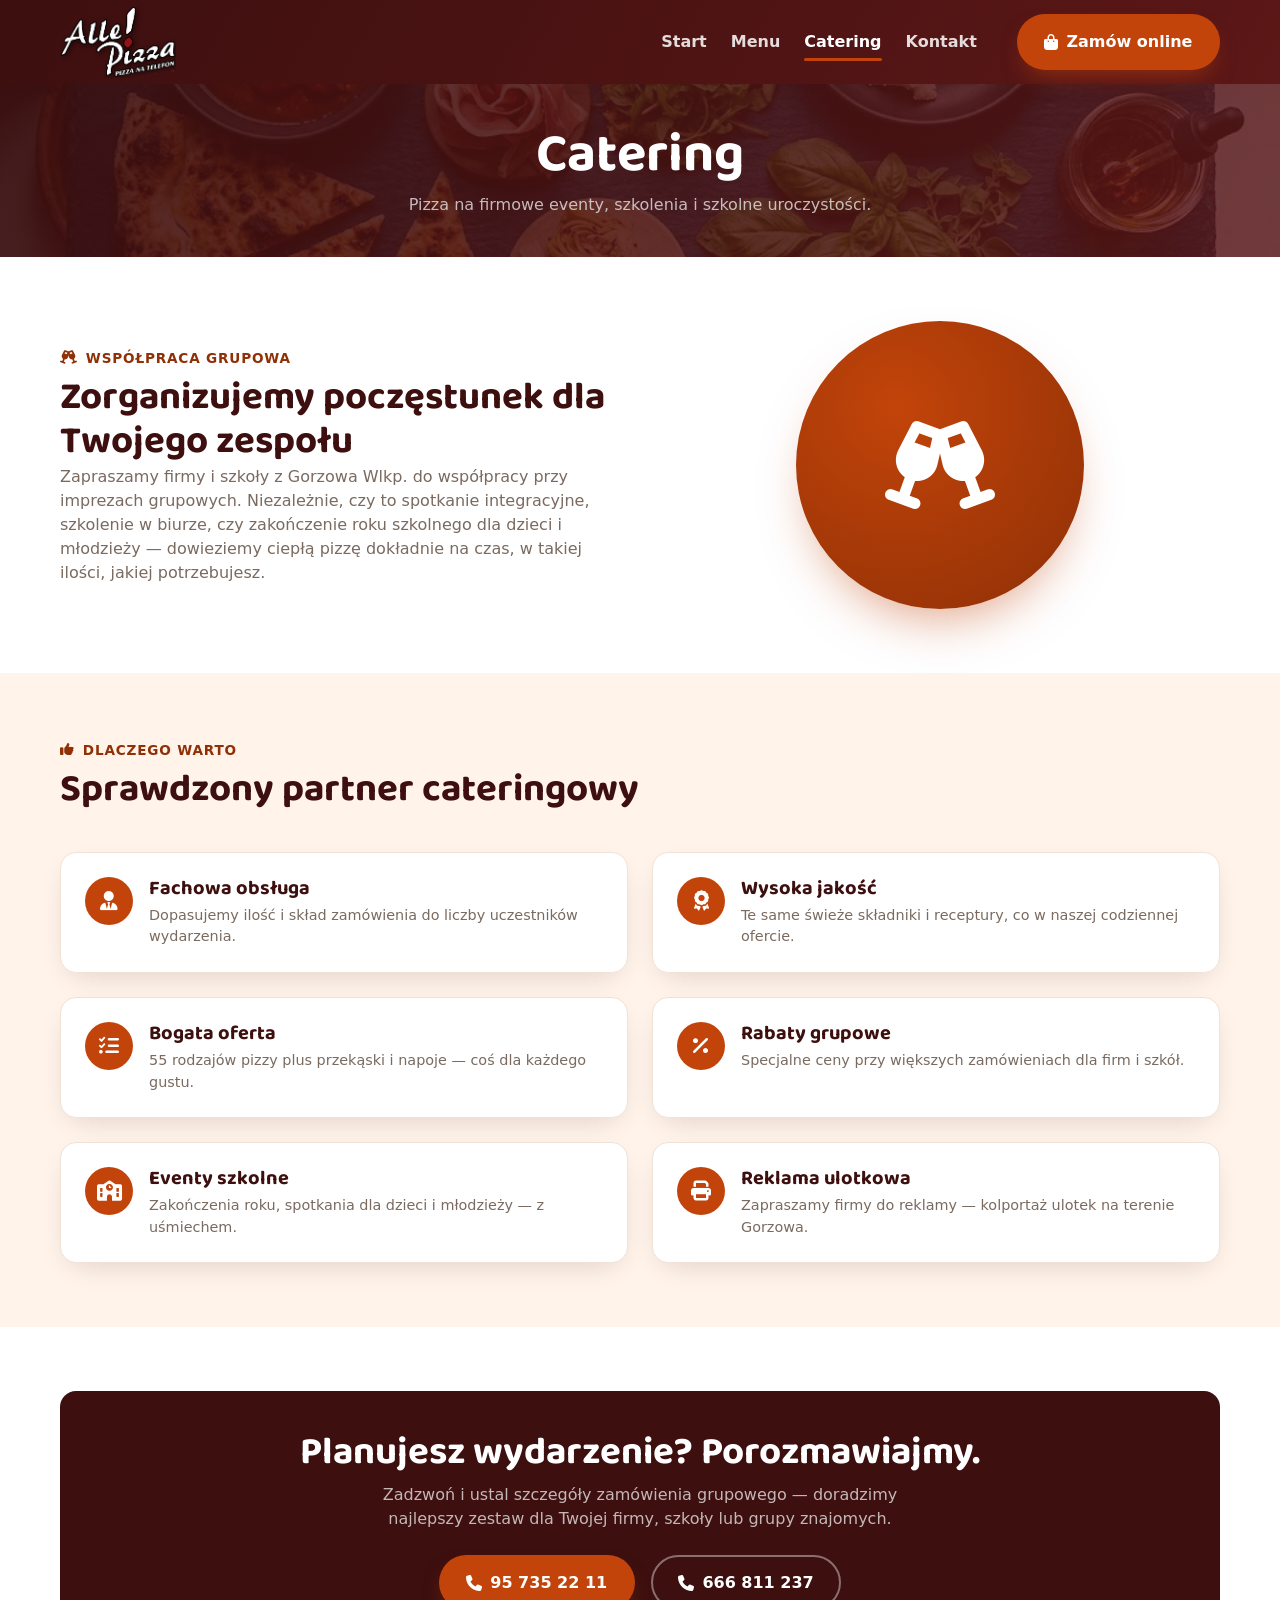
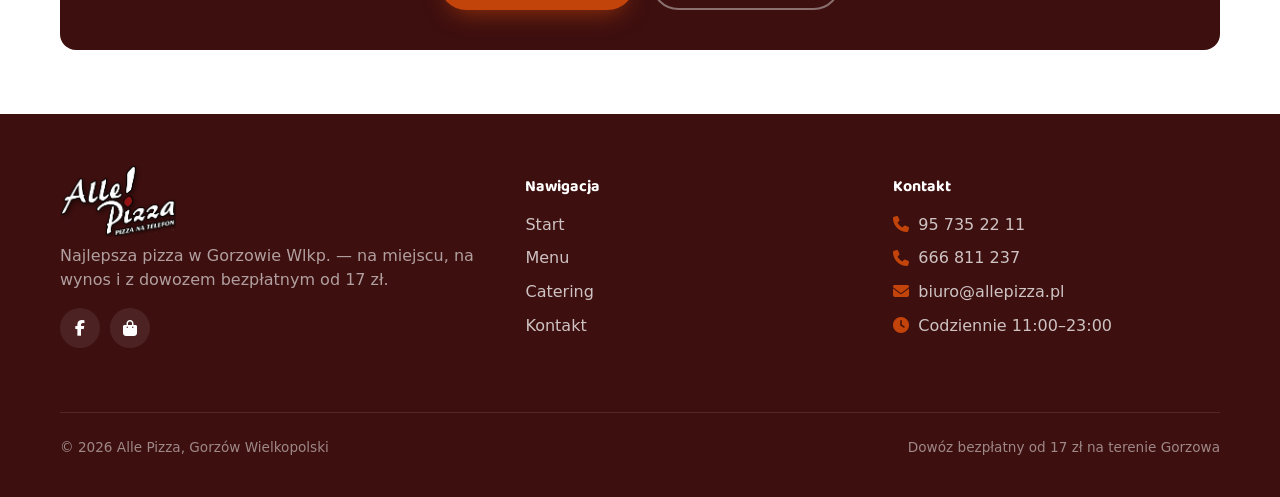
==== catering.html @ d20c2b84 "Add custom snack icons, hero photos, "Wszystko" menu view, and header cleanup - Custom SVG icons for" ====
<!DOCTYPE html>
<html lang="pl">
<head>
  <meta charset="UTF-8" />
  <meta name="viewport" content="width=device-width, initial-scale=1.0" />
  <title>Catering — Alle Pizza Gorzów Wlkp.</title>
  <meta
    name="description"
    content="Catering firmowy i szkolny od Alle Pizza w Gorzowie Wlkp. — pizza na eventy, szkolenia i zakończenia roku, z rabatami przy zamówieniach grupowych."
  />

  <link rel="preconnect" href="https://fonts.googleapis.com" />
  <link rel="preconnect" href="https://fonts.gstatic.com" crossorigin />
  <link
    href="https://fonts.googleapis.com/css2?family=Baloo+2:wght@600;700;800&display=swap"
    rel="stylesheet"
  />
  <link
    rel="stylesheet"
    href="https://cdnjs.cloudflare.com/ajax/libs/font-awesome/6.5.2/css/all.min.css"
  />

  <link rel="stylesheet" href="css/base.css" />
  <link rel="stylesheet" href="css/header-nav.css" />
  <link rel="stylesheet" href="css/catering.css" />
  <link rel="stylesheet" href="css/footer.css" />
</head>
<body>
  <a class="skip-link" href="#main">Przejdź do treści</a>

  <header class="header" data-header>
    <div class="container header__bar">
      <a href="index.html" class="logo">
        <img src="img/logo.webp" alt="Alle Pizza" width="241" height="149" />
      </a>

      <button class="nav__toggle" type="button" data-nav-toggle aria-expanded="false" aria-controls="primary-nav">
        <i class="fa-solid fa-bars" aria-hidden="true"></i>
        <span class="visually-hidden">Otwórz menu</span>
      </button>

      <nav class="nav" id="primary-nav" data-nav>
        <ul class="nav__list">
          <li><a class="nav__link" href="index.html">Start</a></li>
          <li><a class="nav__link" href="menu.html">Menu</a></li>
          <li><a class="nav__link nav__link--active" href="catering.html">Catering</a></li>
          <li><a class="nav__link" href="kontakt.html">Kontakt</a></li>
        </ul>
        <a class="btn btn--primary nav__cta" href="https://allepizza.papu.io/" target="_blank" rel="noopener">
          <i class="fa-solid fa-bag-shopping" aria-hidden="true"></i> Zamów online
        </a>
      </nav>
    </div>
  </header>
  <div class="nav-scrim" data-nav-scrim></div>

  <div class="mobile-callbar">
    <a href="tel:+48957352211" class="mobile-callbar__call">
      <i class="fa-solid fa-phone" aria-hidden="true"></i>
      Zadzwoń: 95 735 22 11
    </a>
    <span class="mobile-callbar__hours">
      <i class="fa-solid fa-clock" aria-hidden="true"></i>
      Czynne 11:00–23:00
    </span>
  </div>

  <main id="main">
    <div class="page-hero">
      <div class="page-hero__photo" aria-hidden="true">
        <picture>
          <source media="(max-width: 640px)" srcset="img/pizza-hero-mobile.webp">
          <img src="img/pizza-hero-desktop.webp" width="1024" height="559" alt="" loading="eager" decoding="async">
        </picture>
      </div>
      <div class="container">
        <h1>Catering</h1>
        <p>Pizza na firmowe eventy, szkolenia i szkolne uroczystości.</p>
      </div>
    </div>

    <section class="section">
      <div class="container catering-intro">
        <div>
          <span class="section__eyebrow"
            ><i class="fa-solid fa-champagne-glasses" aria-hidden="true"></i>
            Współpraca grupowa</span
          >
          <h2>Zorganizujemy poczęstunek dla Twojego zespołu</h2>
          <p>
            Zapraszamy firmy i szkoły z Gorzowa Wlkp. do współpracy przy imprezach
            grupowych. Niezależnie, czy to spotkanie integracyjne, szkolenie w
            biurze, czy zakończenie roku szkolnego dla dzieci i młodzieży — dowieziemy
            ciepłą pizzę dokładnie na czas, w takiej ilości, jakiej potrzebujesz.
          </p>
        </div>
        <div class="catering-intro__visual" aria-hidden="true">
          <div class="catering-intro__disc">
            <i class="fa-solid fa-champagne-glasses"></i>
          </div>
        </div>
      </div>
    </section>

    <section class="section section--cream">
      <div class="container">
        <div class="section__heading">
          <span class="section__eyebrow"
            ><i class="fa-solid fa-thumbs-up" aria-hidden="true"></i> Dlaczego
            warto</span
          >
          <h2>Sprawdzony partner cateringowy</h2>
        </div>

        <div class="benefits">
          <div class="benefit">
            <span class="icon-badge"><i class="fa-solid fa-user-tie" aria-hidden="true"></i></span>
            <div>
              <h3>Fachowa obsługa</h3>
              <p>Dopasujemy ilość i skład zamówienia do liczby uczestników wydarzenia.</p>
            </div>
          </div>
          <div class="benefit">
            <span class="icon-badge"><i class="fa-solid fa-award" aria-hidden="true"></i></span>
            <div>
              <h3>Wysoka jakość</h3>
              <p>Te same świeże składniki i receptury, co w naszej codziennej ofercie.</p>
            </div>
          </div>
          <div class="benefit">
            <span class="icon-badge"><i class="fa-solid fa-list-check" aria-hidden="true"></i></span>
            <div>
              <h3>Bogata oferta</h3>
              <p>55 rodzajów pizzy plus przekąski i napoje — coś dla każdego gustu.</p>
            </div>
          </div>
          <div class="benefit">
            <span class="icon-badge"><i class="fa-solid fa-percent" aria-hidden="true"></i></span>
            <div>
              <h3>Rabaty grupowe</h3>
              <p>Specjalne ceny przy większych zamówieniach dla firm i szkół.</p>
            </div>
          </div>
          <div class="benefit">
            <span class="icon-badge"><i class="fa-solid fa-school" aria-hidden="true"></i></span>
            <div>
              <h3>Eventy szkolne</h3>
              <p>Zakończenia roku, spotkania dla dzieci i młodzieży — z uśmiechem.</p>
            </div>
          </div>
          <div class="benefit">
            <span class="icon-badge"><i class="fa-solid fa-print" aria-hidden="true"></i></span>
            <div>
              <h3>Reklama ulotkowa</h3>
              <p>Zapraszamy firmy do reklamy — kolportaż ulotek na terenie Gorzowa.</p>
            </div>
          </div>
        </div>
      </div>
    </section>

    <section class="section">
      <div class="container">
        <div class="catering-cta">
          <h2>Planujesz wydarzenie? Porozmawiajmy.</h2>
          <p>
            Zadzwoń i ustal szczegóły zamówienia grupowego — doradzimy najlepszy
            zestaw dla Twojej firmy, szkoły lub grupy znajomych.
          </p>
          <div class="catering-cta__actions">
            <a class="btn btn--primary" href="tel:+48957352211"
              ><i class="fa-solid fa-phone" aria-hidden="true"></i> 95 735 22 11</a
            >
            <a class="btn btn--outline" href="tel:+48666811237"
              ><i class="fa-solid fa-phone" aria-hidden="true"></i> 666 811 237</a
            >
          </div>
        </div>
      </div>
    </section>
  </main>

  <footer class="footer">
    <div class="container footer__grid">
      <div>
        <a href="index.html" class="logo footer__logo">
          <img src="img/logo.webp" alt="Alle Pizza" width="241" height="149" />
        </a>
        <p class="footer__tagline">
          Najlepsza pizza w Gorzowie Wlkp. — na miejscu, na wynos i z dowozem
          bezpłatnym od 17 zł.
        </p>
        <div class="footer__social">
          <a
            href="https://www.facebook.com/pages/ALLE-Pizza/259133014165395"
            target="_blank"
            rel="noopener"
            aria-label="Alle Pizza na Facebooku"
            ><i class="fa-brands fa-facebook-f" aria-hidden="true"></i
          ></a>
          <a
            href="https://allepizza.papu.io/"
            target="_blank"
            rel="noopener"
            aria-label="Zamów online"
            ><i class="fa-solid fa-bag-shopping" aria-hidden="true"></i
          ></a>
        </div>
      </div>

      <div>
        <h3 class="footer__heading">Nawigacja</h3>
        <ul class="footer__list">
          <li><a href="index.html">Start</a></li>
          <li><a href="menu.html">Menu</a></li>
          <li><a href="catering.html">Catering</a></li>
          <li><a href="kontakt.html">Kontakt</a></li>
        </ul>
      </div>

      <div>
        <h3 class="footer__heading">Kontakt</h3>
        <ul class="footer__list">
          <li class="footer__item">
            <i class="fa-solid fa-phone" aria-hidden="true"></i>
            <a href="tel:+48957352211">95 735 22 11</a>
          </li>
          <li class="footer__item">
            <i class="fa-solid fa-phone" aria-hidden="true"></i>
            <a href="tel:+48666811237">666 811 237</a>
          </li>
          <li class="footer__item">
            <i class="fa-solid fa-envelope" aria-hidden="true"></i>
            <a href="mailto:biuro@allepizza.pl">biuro@allepizza.pl</a>
          </li>
          <li class="footer__item">
            <i class="fa-solid fa-clock" aria-hidden="true"></i>
            <span>Codziennie 11:00–23:00</span>
          </li>
        </ul>
      </div>
    </div>

    <div class="container footer__bottom">
      <span>&copy; <span data-year></span> Alle Pizza, Gorzów Wielkopolski</span>
      <span>Dowóz bezpłatny od 17 zł na terenie Gorzowa</span>
    </div>
  </footer>

  <script src="js/script.js"></script>
</body>
</html>
---- css/base.css ----
/* ===== 01. RESET ===== */
*,
*::before,
*::after {
  box-sizing: border-box;
}

* {
  margin: 0;
}

html {
  -webkit-text-size-adjust: 100%;
}

body {
  min-height: 100svh;
  line-height: 1.5;
  -webkit-font-smoothing: antialiased;
}

img,
picture,
svg {
  display: block;
  max-width: 100%;
}

input,
button,
textarea,
select {
  font: inherit;
}

a {
  color: inherit;
  text-decoration: none;
}

ul,
ol {
  list-style: none;
  padding: 0;
}

table {
  border-collapse: collapse;
  width: 100%;
}

@media (prefers-reduced-motion: reduce) {
  *,
  *::before,
  *::after {
    animation-duration: 0.01ms !important;
    animation-iteration-count: 1 !important;
    transition-duration: 0.01ms !important;
    scroll-behavior: auto !important;
  }
}

/* ===== 02. CSS CUSTOM PROPERTIES ===== */
:root {
  /* Colors — warm red/orange palette close to Alle Pizza's original brand red */
  --navy: #3d0f0f;
  --navy-light: #5c1717;
  --orange: #c2440a;
  --orange-dark: #8f3006;
  --cream: #fff3ea;
  --white: #ffffff;
  --text: #2b1a14;
  --text-muted: #7a6a60;
  --border: #f0e2d6;
  --success: #2f9e59;

  /* Typography */
  --font-display: "Baloo 2", "Segoe UI", system-ui, sans-serif;
  --font-body:
    system-ui, -apple-system, "Segoe UI", Roboto, Arial, sans-serif;

  /* Spacing */
  --space-xs: 0.5rem;
  --space-sm: 1rem;
  --space-md: 1.5rem;
  --space-lg: 2.5rem;
  --space-xl: 4rem;

  /* Misc */
  --radius-sm: 8px;
  --radius-md: 16px;
  --radius-pill: 999px;
  --shadow-card: 0 10px 30px -12px rgba(61, 15, 15, 0.2);
  --container-width: 1160px;
}

/* ===== 03. BASE TYPOGRAPHY ===== */
body {
  font-family: var(--font-body);
  color: var(--text);
  background: var(--white);
}

h1,
h2,
h3,
h4 {
  font-family: var(--font-display);
  font-weight: 700;
  line-height: 1.15;
  color: var(--navy);
}

h1 {
  font-size: clamp(2.2rem, 4vw + 1rem, 3.4rem);
}

h2 {
  font-size: clamp(1.7rem, 2.5vw + 1rem, 2.4rem);
}

h3 {
  font-size: 1.25rem;
}

p {
  color: var(--text-muted);
}

/* ===== 04. LAYOUT UTILITIES ===== */
.container {
  width: min(100% - 2.5rem, var(--container-width));
  margin-inline: auto;
}

.section {
  padding-block: var(--space-xl);
}

.section--cream {
  background: var(--cream);
}

.section__eyebrow {
  display: inline-flex;
  align-items: center;
  gap: 0.5rem;
  color: var(--orange-dark);
  font-weight: 700;
  text-transform: uppercase;
  letter-spacing: 0.06em;
  font-size: 0.85rem;
  margin-bottom: var(--space-xs);
}

.section__heading {
  max-width: 40rem;
  margin-bottom: var(--space-lg);
}

.section__heading p {
  margin-top: var(--space-xs);
  font-size: 1.05rem;
}

.visually-hidden {
  position: absolute;
  width: 1px;
  height: 1px;
  padding: 0;
  margin: -1px;
  overflow: hidden;
  clip: rect(0, 0, 0, 0);
  white-space: nowrap;
  border: 0;
}

/* ===== 05. BUTTONS ===== */
.btn {
  display: inline-flex;
  align-items: center;
  justify-content: center;
  gap: 0.5rem;
  padding: 0.85rem 1.6rem;
  border-radius: var(--radius-pill);
  font-weight: 700;
  font-size: 1rem;
  border: 2px solid transparent;
  cursor: pointer;
  transition:
    transform 0.15s ease,
    box-shadow 0.15s ease,
    background-color 0.15s ease,
    color 0.15s ease;
}

.btn:focus-visible {
  outline: 3px solid var(--orange-dark);
  outline-offset: 2px;
}

.btn--primary {
  background: var(--orange);
  color: var(--white);
  box-shadow: 0 12px 24px -10px rgba(194, 68, 10, 0.65);
}

.btn--primary:hover {
  background: var(--orange-dark);
  transform: translateY(-1px);
}

.btn--outline {
  background: transparent;
  color: var(--white);
  border-color: rgba(255, 255, 255, 0.4);
}

.btn--outline:hover {
  border-color: var(--white);
  transform: translateY(-1px);
}

.btn--dark {
  background: var(--navy);
  color: var(--white);
}

.btn--dark:hover {
  background: var(--navy-light);
  transform: translateY(-1px);
}

.btn--sm {
  padding: 0.55rem 1.1rem;
  font-size: 0.9rem;
}

/* ===== 06. ICON BADGE ===== */
.icon-badge {
  display: inline-flex;
  align-items: center;
  justify-content: center;
  width: 3rem;
  height: 3rem;
  border-radius: 50%;
  background: var(--orange);
  color: var(--white);
  font-size: 1.25rem;
  flex-shrink: 0;
}

.icon-badge--lg {
  width: 4rem;
  height: 4rem;
  font-size: 1.6rem;
}

.icon-badge--navy {
  background: var(--navy);
}

/* ===== 07. SKIP LINK ===== */
.skip-link {
  position: absolute;
  top: -3rem;
  left: var(--space-sm);
  background: var(--navy);
  color: var(--white);
  padding: 0.75rem 1.25rem;
  border-radius: var(--radius-sm);
  z-index: 200;
  transition: top 0.15s ease;
}

.skip-link:focus {
  top: var(--space-sm);
}

/* ===== 08. PAGE HERO (Menu / Catering / Kontakt banner) ===== */
.page-hero {
  position: relative;
  overflow: hidden;
  color: var(--white);
  padding-block: var(--space-lg);
  text-align: center;
}

.page-hero__photo {
  position: absolute;
  inset: 0;
  z-index: 0;
}

.page-hero__photo picture,
.page-hero__photo img {
  display: block;
  width: 100%;
  height: 100%;
  object-fit: cover;
}

.page-hero::before {
  content: "";
  position: absolute;
  inset: 0;
  z-index: 1;
  background: linear-gradient(120deg, rgba(61, 15, 15, 0.9), rgba(92, 23, 23, 0.82));
}

.page-hero > .container {
  position: relative;
  z-index: 2;
}

.page-hero h1 {
  color: var(--white);
  margin-bottom: 0.4rem;
}

.page-hero p {
  color: rgba(255, 255, 255, 0.7);
}
---- css/header-nav.css ----
/* ===== 01. HEADER SHELL ===== */
.header {
  position: sticky;
  top: 0;
  z-index: 100;
  background: linear-gradient(120deg, var(--navy), var(--navy-light));
  color: var(--white);
  transition: box-shadow 0.2s ease;
}

.header--scrolled {
  box-shadow: 0 12px 30px -14px rgba(0, 0, 0, 0.6);
}

.header__bar {
  display: flex;
  align-items: center;
  justify-content: space-between;
  gap: var(--space-md);
  padding-block: 0.9rem;
}

/* ===== 03. LOGO ===== */
.logo {
  display: inline-flex;
  align-items: center;
}

.logo img {
  display: block;
  height: 4.5rem;
  width: auto;
  margin-block: -0.85rem;
}

/* ===== 04. NAV ===== */
.nav {
  display: flex;
  align-items: center;
  gap: var(--space-lg);
}

.nav__list {
  display: flex;
  align-items: center;
  gap: var(--space-md);
  font-weight: 600;
}

.nav__link {
  position: relative;
  padding-block: 0.35rem;
  color: rgba(255, 255, 255, 0.85);
}

.nav__link:hover {
  color: var(--white);
}

.nav__link--active {
  color: var(--white);
}

.nav__link--active::after {
  content: "";
  position: absolute;
  left: 0;
  right: 0;
  bottom: -4px;
  height: 3px;
  border-radius: var(--radius-pill);
  background: var(--orange);
}

.nav__cta {
  display: none;
}

/* ===== 05. MOBILE TOGGLE ===== */
.nav__toggle {
  display: none;
  background: none;
  border: none;
  color: var(--white);
  font-size: 1.5rem;
  padding: 0.25rem;
  cursor: pointer;
}

.nav__toggle:focus-visible {
  outline: 2px solid var(--orange);
  outline-offset: 2px;
}

@media (min-width: 861px) {
  .nav__cta {
    display: inline-flex;
  }
}

@media (max-width: 860px) {
  .nav__toggle {
    display: inline-flex;
  }

  .nav {
    position: fixed;
    inset: 0 0 0 30%;
    flex-direction: column;
    align-items: stretch;
    justify-content: flex-start;
    gap: 0;
    background: var(--navy);
    padding: 5.5rem var(--space-md) var(--space-md);
    transform: translateX(100%);
    transition: transform 0.25s ease;
  }

  .nav.is-open {
    transform: translateX(0);
  }

  .nav__list {
    flex-direction: column;
    align-items: stretch;
    gap: 0;
  }

  .nav__link {
    display: block;
    padding: 0.9rem 0;
    border-bottom: 1px solid rgba(255, 255, 255, 0.08);
  }

  .nav__cta {
    display: inline-flex;
    margin-top: var(--space-md);
  }
}

.nav-scrim {
  display: none;
}

.nav-scrim.is-open {
  display: block;
  position: fixed;
  inset: 0;
  background: rgba(12, 18, 48, 0.55);
  z-index: 90;
}

/* ===== 06. MOBILE CALL BAR ===== */
.mobile-callbar {
  display: none;
}

@media (max-width: 640px) {
  body {
    padding-bottom: 4.5rem;
  }

  .mobile-callbar {
    display: flex;
    align-items: center;
    justify-content: space-between;
    gap: 0.6rem;
    position: fixed;
    left: 0;
    right: 0;
    bottom: 0;
    z-index: 95;
    background: var(--navy);
    padding: 0.65rem 0.75rem;
    box-shadow: 0 -10px 24px -12px rgba(0, 0, 0, 0.5);
  }

  .mobile-callbar__call {
    display: inline-flex;
    align-items: center;
    justify-content: center;
    gap: 0.5rem;
    flex: 1;
    background: var(--orange);
    color: var(--white);
    font-weight: 700;
    font-size: 0.9rem;
    padding: 0.7rem 1rem;
    border-radius: var(--radius-pill);
  }

  .mobile-callbar__hours {
    display: inline-flex;
    align-items: center;
    gap: 0.35rem;
    color: rgba(255, 255, 255, 0.85);
    font-size: 0.78rem;
    white-space: nowrap;
    flex-shrink: 0;
  }

  .mobile-callbar__hours i {
    color: var(--orange);
  }
}
---- css/catering.css ----
/* ===== 01. INTRO ===== */
.catering-intro {
  display: grid;
  grid-template-columns: 1fr 1fr;
  gap: var(--space-lg);
  align-items: center;
}

.catering-intro__visual {
  display: grid;
  place-items: center;
}

.catering-intro__disc {
  width: min(18rem, 100%);
  aspect-ratio: 1;
  border-radius: 50%;
  background: radial-gradient(circle at 35% 30%, var(--orange), var(--orange-dark));
  display: grid;
  place-items: center;
  box-shadow: 0 25px 50px -18px rgba(194, 68, 10, 0.5);
}

.catering-intro__disc i {
  font-size: 5.5rem;
  color: var(--white);
}

/* ===== 02. BENEFITS LIST ===== */
.benefits {
  display: grid;
  grid-template-columns: repeat(2, 1fr);
  gap: var(--space-md);
}

.benefit {
  display: flex;
  gap: var(--space-sm);
  background: var(--white);
  border: 1px solid var(--border);
  border-radius: var(--radius-md);
  padding: var(--space-md);
  box-shadow: var(--shadow-card);
}

.benefit h3 {
  margin-bottom: 0.3rem;
}

.benefit p {
  font-size: 0.9rem;
}

/* ===== 03. CTA ===== */
.catering-cta {
  background: var(--navy);
  color: var(--white);
  border-radius: var(--radius-md);
  padding: var(--space-lg);
  text-align: center;
}

.catering-cta h2 {
  color: var(--white);
  margin-bottom: 0.5rem;
}

.catering-cta p {
  color: rgba(255, 255, 255, 0.7);
  max-width: 34rem;
  margin-inline: auto;
  margin-bottom: var(--space-md);
}

.catering-cta__actions {
  display: flex;
  justify-content: center;
  gap: var(--space-sm);
  flex-wrap: wrap;
}

@media (max-width: 860px) {
  .catering-intro {
    grid-template-columns: 1fr;
  }

  .catering-intro__visual {
    order: -1;
  }

  .benefits {
    grid-template-columns: 1fr;
  }
}
---- css/footer.css ----
/* ===== 01. FOOTER SHELL ===== */
.footer {
  background: var(--navy);
  color: rgba(255, 255, 255, 0.75);
  padding-block: var(--space-xl) var(--space-lg);
}

.footer__grid {
  display: grid;
  grid-template-columns: 1.3fr 1fr 1fr;
  gap: var(--space-lg);
}

.footer__heading {
  color: var(--white);
  font-size: 1rem;
  margin-bottom: var(--space-sm);
}

.footer__logo {
  margin-bottom: var(--space-sm);
}

.footer__tagline {
  max-width: 26rem;
  color: rgba(255, 255, 255, 0.6);
}

/* ===== 02. FOOTER LISTS/LINKS ===== */
.footer__list {
  display: flex;
  flex-direction: column;
  gap: 0.6rem;
}

.footer__list a:hover {
  color: var(--orange);
}

.footer__item {
  display: inline-flex;
  align-items: flex-start;
  gap: 0.6rem;
}

.footer__item i {
  color: var(--orange);
  margin-top: 0.2rem;
  flex-shrink: 0;
}

/* ===== 03. SOCIAL/PLATFORM ICONS ===== */
.footer__social {
  display: flex;
  gap: 0.6rem;
  margin-top: var(--space-sm);
}

.footer__social a {
  display: inline-flex;
  align-items: center;
  justify-content: center;
  width: 2.5rem;
  height: 2.5rem;
  border-radius: 50%;
  background: rgba(255, 255, 255, 0.08);
  color: var(--white);
  transition:
    background-color 0.15s ease,
    transform 0.15s ease;
}

.footer__social a:hover {
  background: var(--orange);
  transform: translateY(-2px);
}

/* ===== 04. BOTTOM BAR ===== */
.footer__bottom {
  margin-top: var(--space-xl);
  padding-top: var(--space-md);
  border-top: 1px solid rgba(255, 255, 255, 0.1);
  display: flex;
  flex-wrap: wrap;
  gap: var(--space-sm);
  justify-content: space-between;
  font-size: 0.85rem;
  color: rgba(255, 255, 255, 0.5);
}

@media (max-width: 780px) {
  .footer__grid {
    grid-template-columns: 1fr;
    gap: var(--space-lg);
  }
}
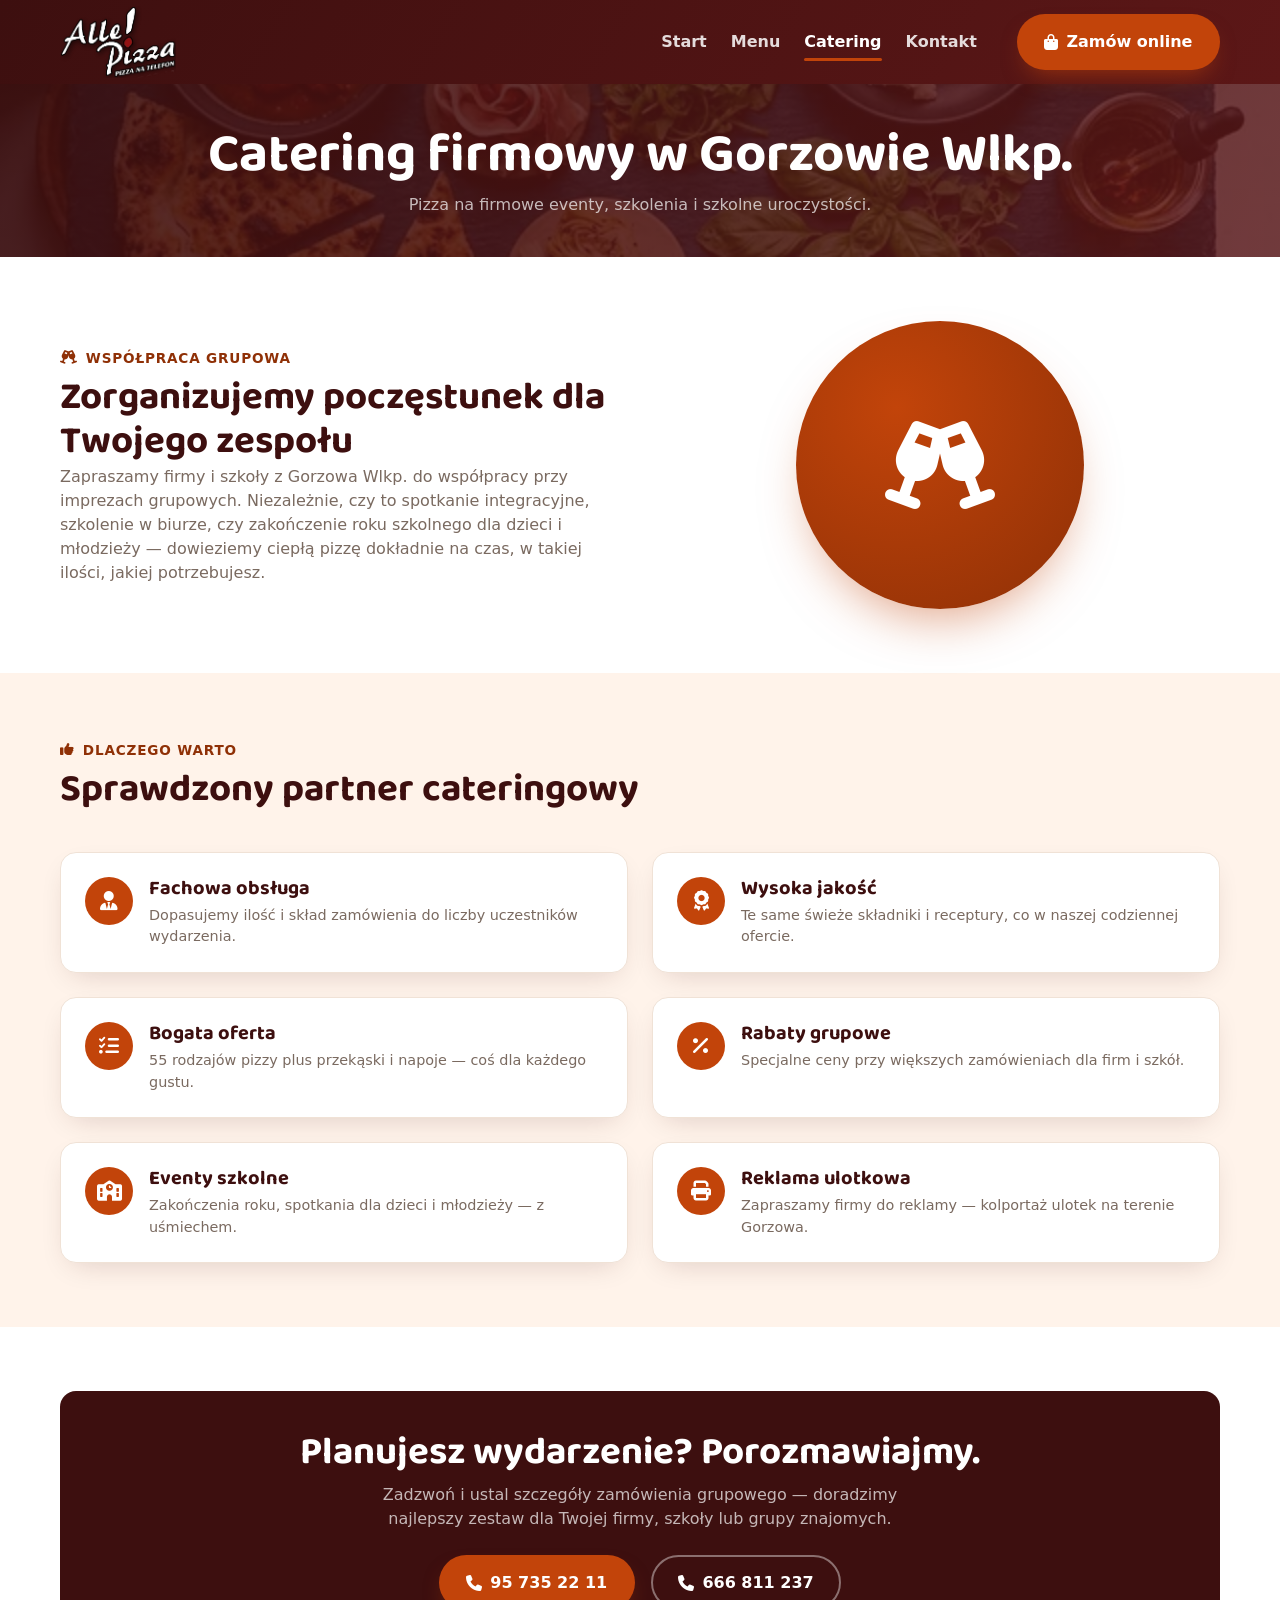
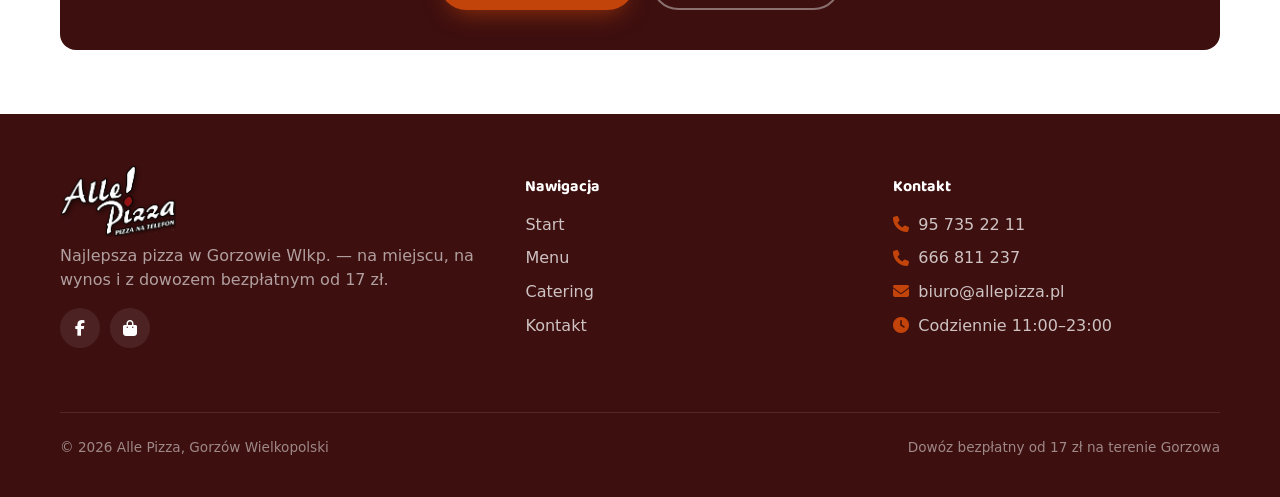
==== commit 9692511f: "Add SEO/AEO foundation: structured data, meta tags, sitemap, FAQ Add robots.txt, sitemap.xml, and ll" ====
--- a/catering.html
+++ b/catering.html
@@ -9,6 +9,26 @@
     content="Catering firmowy i szkolny od Alle Pizza w Gorzowie Wlkp. — pizza na eventy, szkolenia i zakończenia roku, z rabatami przy zamówieniach grupowych."
   />
 
+  <link rel="canonical" href="https://allepizza.pl/catering.html" />
+
+  <meta property="og:type" content="website" />
+  <meta property="og:site_name" content="Alle Pizza" />
+  <meta property="og:locale" content="pl_PL" />
+  <meta property="og:url" content="https://allepizza.pl/catering.html" />
+  <meta property="og:title" content="Catering — Alle Pizza Gorzów Wlkp." />
+  <meta property="og:description" content="Catering firmowy i szkolny od Alle Pizza w Gorzowie Wlkp. — pizza na eventy, szkolenia i zakończenia roku, z rabatami przy zamówieniach grupowych." />
+  <meta property="og:image" content="https://allepizza.pl/img/pizza-hero-desktop.webp" />
+
+  <meta name="twitter:card" content="summary_large_image" />
+  <meta name="twitter:title" content="Catering — Alle Pizza Gorzów Wlkp." />
+  <meta name="twitter:description" content="Catering firmowy i szkolny od Alle Pizza w Gorzowie Wlkp. — pizza na eventy, szkolenia i zakończenia roku, z rabatami przy zamówieniach grupowych." />
+  <meta name="twitter:image" content="https://allepizza.pl/img/pizza-hero-desktop.webp" />
+
+  <link rel="icon" type="image/svg+xml" href="img/favicon.svg" />
+  <link rel="icon" type="image/png" sizes="48x48" href="img/favicon-48.png" />
+  <link rel="icon" type="image/png" sizes="96x96" href="img/favicon-96.png" />
+  <link rel="apple-touch-icon" href="img/apple-touch-icon.png" />
+
   <link rel="preconnect" href="https://fonts.googleapis.com" />
   <link rel="preconnect" href="https://fonts.gstatic.com" crossorigin />
   <link
@@ -24,6 +44,67 @@
   <link rel="stylesheet" href="css/header-nav.css" />
   <link rel="stylesheet" href="css/catering.css" />
   <link rel="stylesheet" href="css/footer.css" />
+  <script type="application/ld+json">
+{
+  "@context": "https://schema.org",
+  "@type": "Restaurant",
+  "@id": "https://allepizza.pl/#restaurant",
+  "name": "Alle Pizza",
+  "url": "https://allepizza.pl/",
+  "image": "https://allepizza.pl/img/pizza-hero-desktop.webp",
+  "logo": "https://allepizza.pl/img/logo.webp",
+  "telephone": "+48957352211",
+  "servesCuisine": "Pizza",
+  "priceRange": "PLN 15-70",
+  "address": {
+    "@type": "PostalAddress",
+    "streetAddress": "Okólna 33A",
+    "addressLocality": "Gorzów Wielkopolski",
+    "postalCode": "66-400",
+    "addressCountry": "PL"
+  },
+  "areaServed": {
+    "@type": "City",
+    "name": "Gorzów Wielkopolski"
+  },
+  "openingHoursSpecification": [
+    {
+      "@type": "OpeningHoursSpecification",
+      "dayOfWeek": [
+        "Monday",
+        "Tuesday",
+        "Wednesday",
+        "Thursday",
+        "Friday",
+        "Saturday",
+        "Sunday"
+      ],
+      "opens": "11:00",
+      "closes": "23:00"
+    }
+  ],
+  "hasMenu": "https://allepizza.pl/menu.html",
+  "contactPoint": [
+    {
+      "@type": "ContactPoint",
+      "telephone": "+48957352211",
+      "contactType": "customer service",
+      "areaServed": "PL",
+      "availableLanguage": "Polish"
+    },
+    {
+      "@type": "ContactPoint",
+      "telephone": "+48666811237",
+      "contactType": "customer service",
+      "areaServed": "PL",
+      "availableLanguage": "Polish"
+    }
+  ],
+  "sameAs": [
+    "https://www.facebook.com/pages/ALLE-Pizza/259133014165395"
+  ]
+}
+  </script>
 </head>
 <body>
   <a class="skip-link" href="#main">Przejdź do treści</a>
@@ -35,7 +116,11 @@
       </a>
 
       <button class="nav__toggle" type="button" data-nav-toggle aria-expanded="false" aria-controls="primary-nav">
-        <i class="fa-solid fa-bars" aria-hidden="true"></i>
+        <span class="nav__toggle-bars" aria-hidden="true">
+          <span></span>
+          <span></span>
+          <span></span>
+        </span>
         <span class="visually-hidden">Otwórz menu</span>
       </button>
 
@@ -55,14 +140,34 @@
   <div class="nav-scrim" data-nav-scrim></div>
 
   <div class="mobile-callbar">
-    <a href="tel:+48957352211" class="mobile-callbar__call">
-      <i class="fa-solid fa-phone" aria-hidden="true"></i>
-      Zadzwoń: 95 735 22 11
-    </a>
     <span class="mobile-callbar__hours">
       <i class="fa-solid fa-clock" aria-hidden="true"></i>
       Czynne 11:00–23:00
     </span>
+    <button
+      type="button"
+      class="mobile-callbar__call"
+      data-call-toggle
+      aria-haspopup="dialog"
+      aria-expanded="false"
+    >
+      <i class="fa-solid fa-phone" aria-hidden="true"></i>
+      Zadzwoń
+    </button>
+  </div>
+
+  <div class="call-modal" data-call-modal>
+    <div class="call-modal__scrim" data-call-modal-scrim></div>
+    <div class="call-modal__panel" role="dialog" aria-modal="true" aria-label="Wybierz numer telefonu">
+      <h2 class="call-modal__title">Wybierz numer</h2>
+      <a href="tel:+48957352211" class="call-modal__option">
+        <i class="fa-solid fa-phone" aria-hidden="true"></i> 95 735 22 11
+      </a>
+      <a href="tel:+48666811237" class="call-modal__option">
+        <i class="fa-solid fa-phone" aria-hidden="true"></i> 666 811 237
+      </a>
+      <button type="button" class="call-modal__cancel" data-call-modal-close>Anuluj</button>
+    </div>
   </div>
 
   <main id="main">
@@ -74,7 +179,7 @@
         </picture>
       </div>
       <div class="container">
-        <h1>Catering</h1>
+        <h1>Catering firmowy w Gorzowie Wlkp.</h1>
         <p>Pizza na firmowe eventy, szkolenia i szkolne uroczystości.</p>
       </div>
     </div>
--- a/css/header-nav.css
+++ b/css/header-nav.css
@@ -79,10 +79,11 @@
 /* ===== 05. MOBILE TOGGLE ===== */
 .nav__toggle {
   display: none;
+  align-items: center;
+  justify-content: center;
   background: none;
   border: none;
   color: var(--white);
-  font-size: 1.5rem;
   padding: 0.25rem;
   cursor: pointer;
 }
@@ -92,6 +93,54 @@
   outline-offset: 2px;
 }
 
+/* Hamburger bars that spring into an X when the menu opens */
+.nav__toggle-bars {
+  position: relative;
+  display: inline-block;
+  width: 22px;
+  height: 16px;
+}
+
+.nav__toggle-bars span {
+  position: absolute;
+  left: 0;
+  width: 100%;
+  height: 2px;
+  border-radius: var(--radius-pill);
+  background: var(--white);
+  transition: transform 0.35s cubic-bezier(0.68, -0.5, 0.27, 1.4),
+    opacity 0.2s ease, background-color 0.2s ease;
+}
+
+.nav__toggle-bars span:nth-child(1) {
+  top: 0;
+}
+
+.nav__toggle-bars span:nth-child(2) {
+  top: 7px;
+}
+
+.nav__toggle-bars span:nth-child(3) {
+  top: 14px;
+}
+
+.nav__toggle[aria-expanded="true"] .nav__toggle-bars span {
+  background: var(--orange);
+}
+
+.nav__toggle[aria-expanded="true"] .nav__toggle-bars span:nth-child(1) {
+  transform: translateY(7px) rotate(45deg);
+}
+
+.nav__toggle[aria-expanded="true"] .nav__toggle-bars span:nth-child(2) {
+  opacity: 0;
+  transform: scaleX(0);
+}
+
+.nav__toggle[aria-expanded="true"] .nav__toggle-bars span:nth-child(3) {
+  transform: translateY(-7px) rotate(-45deg);
+}
+
 @media (min-width: 861px) {
   .nav__cta {
     display: inline-flex;
@@ -104,20 +153,31 @@
   }
 
   .nav {
-    position: fixed;
-    inset: 0 0 0 30%;
+    position: absolute;
+    top: calc(100% + 0.75rem);
+    right: 1.25rem;
+    z-index: 95;
     flex-direction: column;
     align-items: stretch;
     justify-content: flex-start;
     gap: 0;
-    background: var(--navy);
-    padding: 5.5rem var(--space-md) var(--space-md);
-    transform: translateX(100%);
-    transition: transform 0.25s ease;
+    width: min(16rem, calc(100vw - 2.5rem));
+    background: var(--white);
+    color: var(--text);
+    border: 3px solid var(--navy);
+    border-radius: 1.3rem 1.6rem 1.5rem 1.7rem;
+    box-shadow: 5px 5px 0 var(--navy);
+    padding: var(--space-md);
+    opacity: 0;
+    visibility: hidden;
+    transform: translateY(-0.75rem);
+    transition: transform 0.25s ease, opacity 0.2s ease, visibility 0.25s;
   }
 
   .nav.is-open {
-    transform: translateX(0);
+    opacity: 1;
+    visibility: visible;
+    transform: translateY(0);
   }
 
   .nav__list {
@@ -129,11 +189,18 @@
   .nav__link {
     display: block;
     padding: 0.9rem 0;
-    border-bottom: 1px solid rgba(255, 255, 255, 0.08);
+    color: var(--text);
+    border-bottom: 1px solid var(--border);
+  }
+
+  .nav__link:hover,
+  .nav__link--active {
+    color: var(--orange-dark);
   }
 
   .nav__cta {
     display: inline-flex;
+    justify-content: center;
     margin-top: var(--space-md);
   }
 }
@@ -179,14 +246,16 @@
     display: inline-flex;
     align-items: center;
     justify-content: center;
-    gap: 0.5rem;
-    flex: 1;
+    flex-shrink: 0;
+    gap: 0.4rem;
     background: var(--orange);
     color: var(--white);
     font-weight: 700;
-    font-size: 0.9rem;
-    padding: 0.7rem 1rem;
+    font-size: 0.8rem;
+    padding: 0.5rem 0.9rem;
+    border: none;
     border-radius: var(--radius-pill);
+    cursor: pointer;
   }
 
   .mobile-callbar__hours {
@@ -203,3 +272,73 @@
     color: var(--orange);
   }
 }
+
+/* ===== 07. CALL MODAL (choose phone number) ===== */
+.call-modal {
+  display: none;
+}
+
+.call-modal.is-open {
+  display: block;
+  position: fixed;
+  inset: 0;
+  z-index: 110;
+}
+
+.call-modal__scrim {
+  position: absolute;
+  inset: 0;
+  background: rgba(12, 18, 48, 0.55);
+}
+
+.call-modal__panel {
+  position: absolute;
+  left: 50%;
+  bottom: 1.25rem;
+  transform: translateX(-50%);
+  width: min(22rem, calc(100vw - 2rem));
+  background: var(--white);
+  border-radius: var(--radius-md);
+  padding: var(--space-md);
+  box-shadow: var(--shadow-card);
+}
+
+.call-modal__title {
+  margin-bottom: var(--space-sm);
+  font-size: 1.1rem;
+  text-align: center;
+}
+
+.call-modal__option {
+  display: flex;
+  align-items: center;
+  justify-content: center;
+  gap: 0.6rem;
+  background: var(--cream);
+  color: var(--text);
+  font-weight: 700;
+  padding: 0.85rem 1rem;
+  border-radius: var(--radius-md);
+  margin-bottom: 0.6rem;
+}
+
+.call-modal__option i {
+  color: var(--orange-dark);
+}
+
+.call-modal__option:last-of-type {
+  margin-bottom: 0;
+}
+
+.call-modal__cancel {
+  display: block;
+  width: 100%;
+  margin-top: var(--space-sm);
+  background: none;
+  border: none;
+  color: var(--text-muted);
+  font-weight: 700;
+  font-size: 0.9rem;
+  padding: 0.5rem;
+  cursor: pointer;
+}
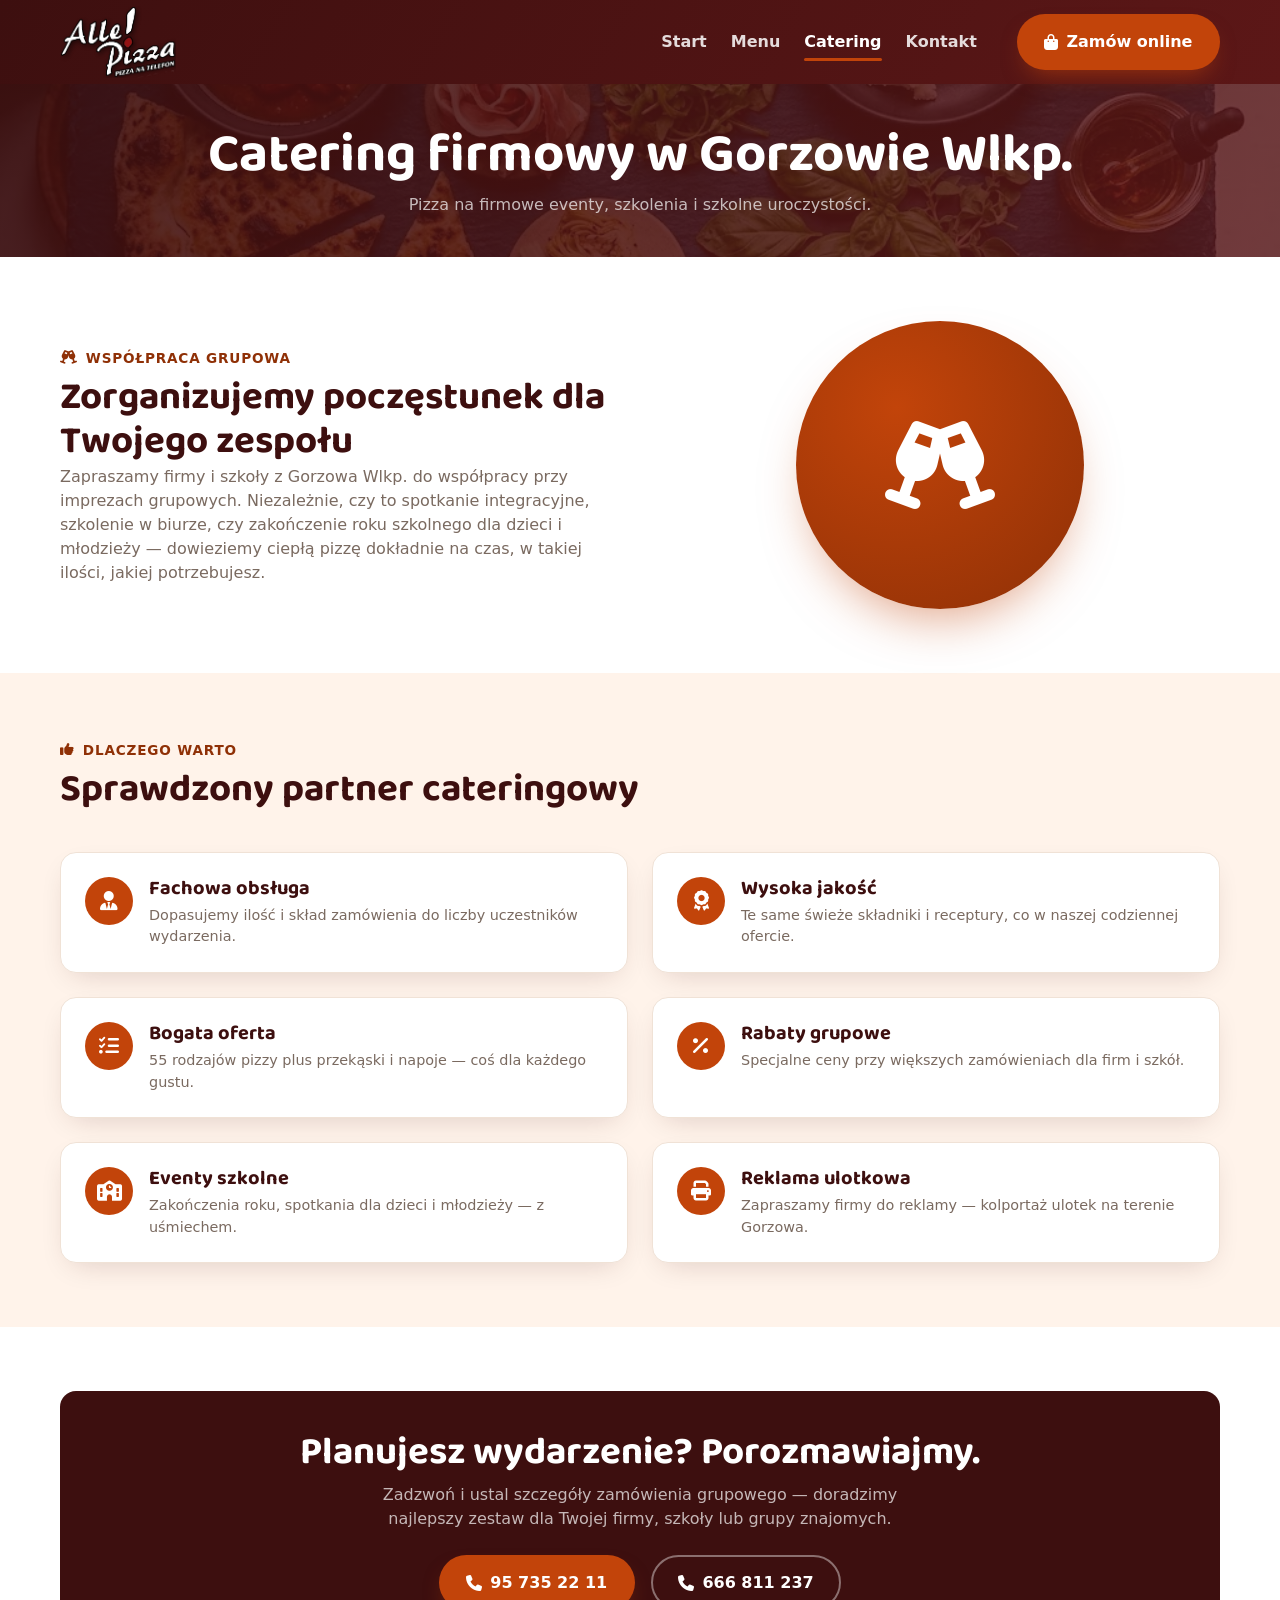
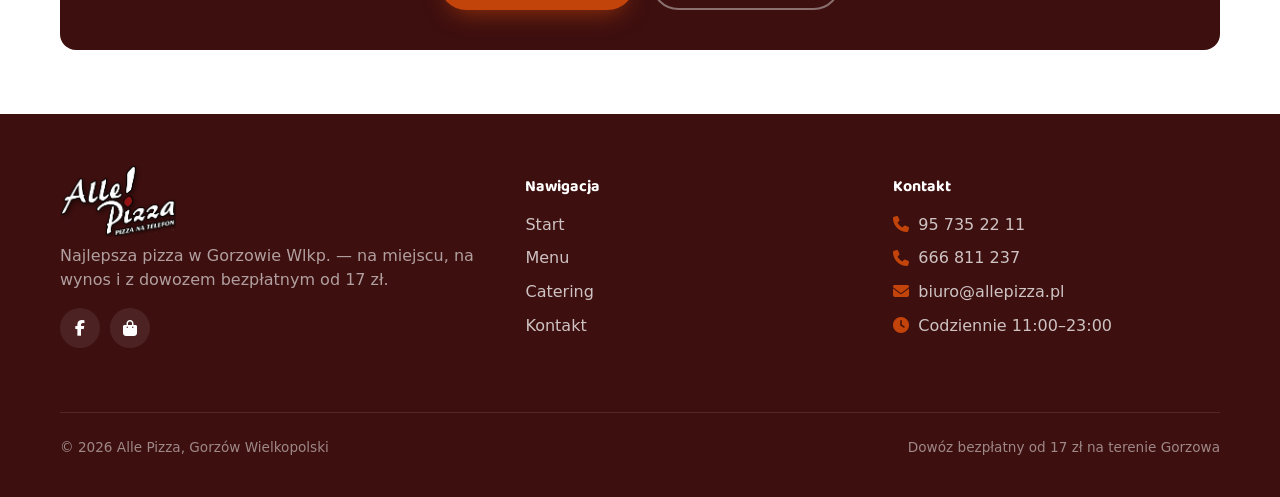
==== commit bd272f9f: "Add back-to-top button, pizza-card hover state, and Polecane badges Adds a floating back-to-top butt" ====
--- a/catering.html
+++ b/catering.html
@@ -352,6 +352,15 @@
     </div>
   </footer>
 
+  <button
+    type="button"
+    class="back-to-top"
+    data-back-to-top
+    aria-label="Powrót do góry"
+  >
+    <i class="fa-solid fa-arrow-up" aria-hidden="true"></i>
+  </button>
+
   <script src="js/script.js"></script>
 </body>
 </html>
--- a/css/base.css
+++ b/css/base.css
@@ -321,3 +321,48 @@
 .page-hero p {
   color: rgba(255, 255, 255, 0.7);
 }
+
+/* ===== 09. BACK TO TOP ===== */
+.back-to-top {
+  position: fixed;
+  right: 1.25rem;
+  bottom: 1.5rem;
+  z-index: 80;
+  display: flex;
+  align-items: center;
+  justify-content: center;
+  width: 3rem;
+  height: 3rem;
+  border: none;
+  border-radius: 50%;
+  background: var(--orange);
+  color: var(--white);
+  font-size: 1.1rem;
+  box-shadow: var(--shadow-card);
+  cursor: pointer;
+  opacity: 0;
+  visibility: hidden;
+  transform: translateY(10px);
+  transition: opacity 0.2s ease, transform 0.2s ease, visibility 0.2s, background-color 0.15s ease;
+}
+
+.back-to-top:hover {
+  background: var(--orange-dark);
+}
+
+.back-to-top:focus-visible {
+  outline: 3px solid var(--orange-dark);
+  outline-offset: 2px;
+}
+
+.back-to-top.is-visible {
+  opacity: 1;
+  visibility: visible;
+  transform: translateY(0);
+}
+
+@media (max-width: 640px) {
+  .back-to-top {
+    bottom: 5.5rem;
+  }
+}
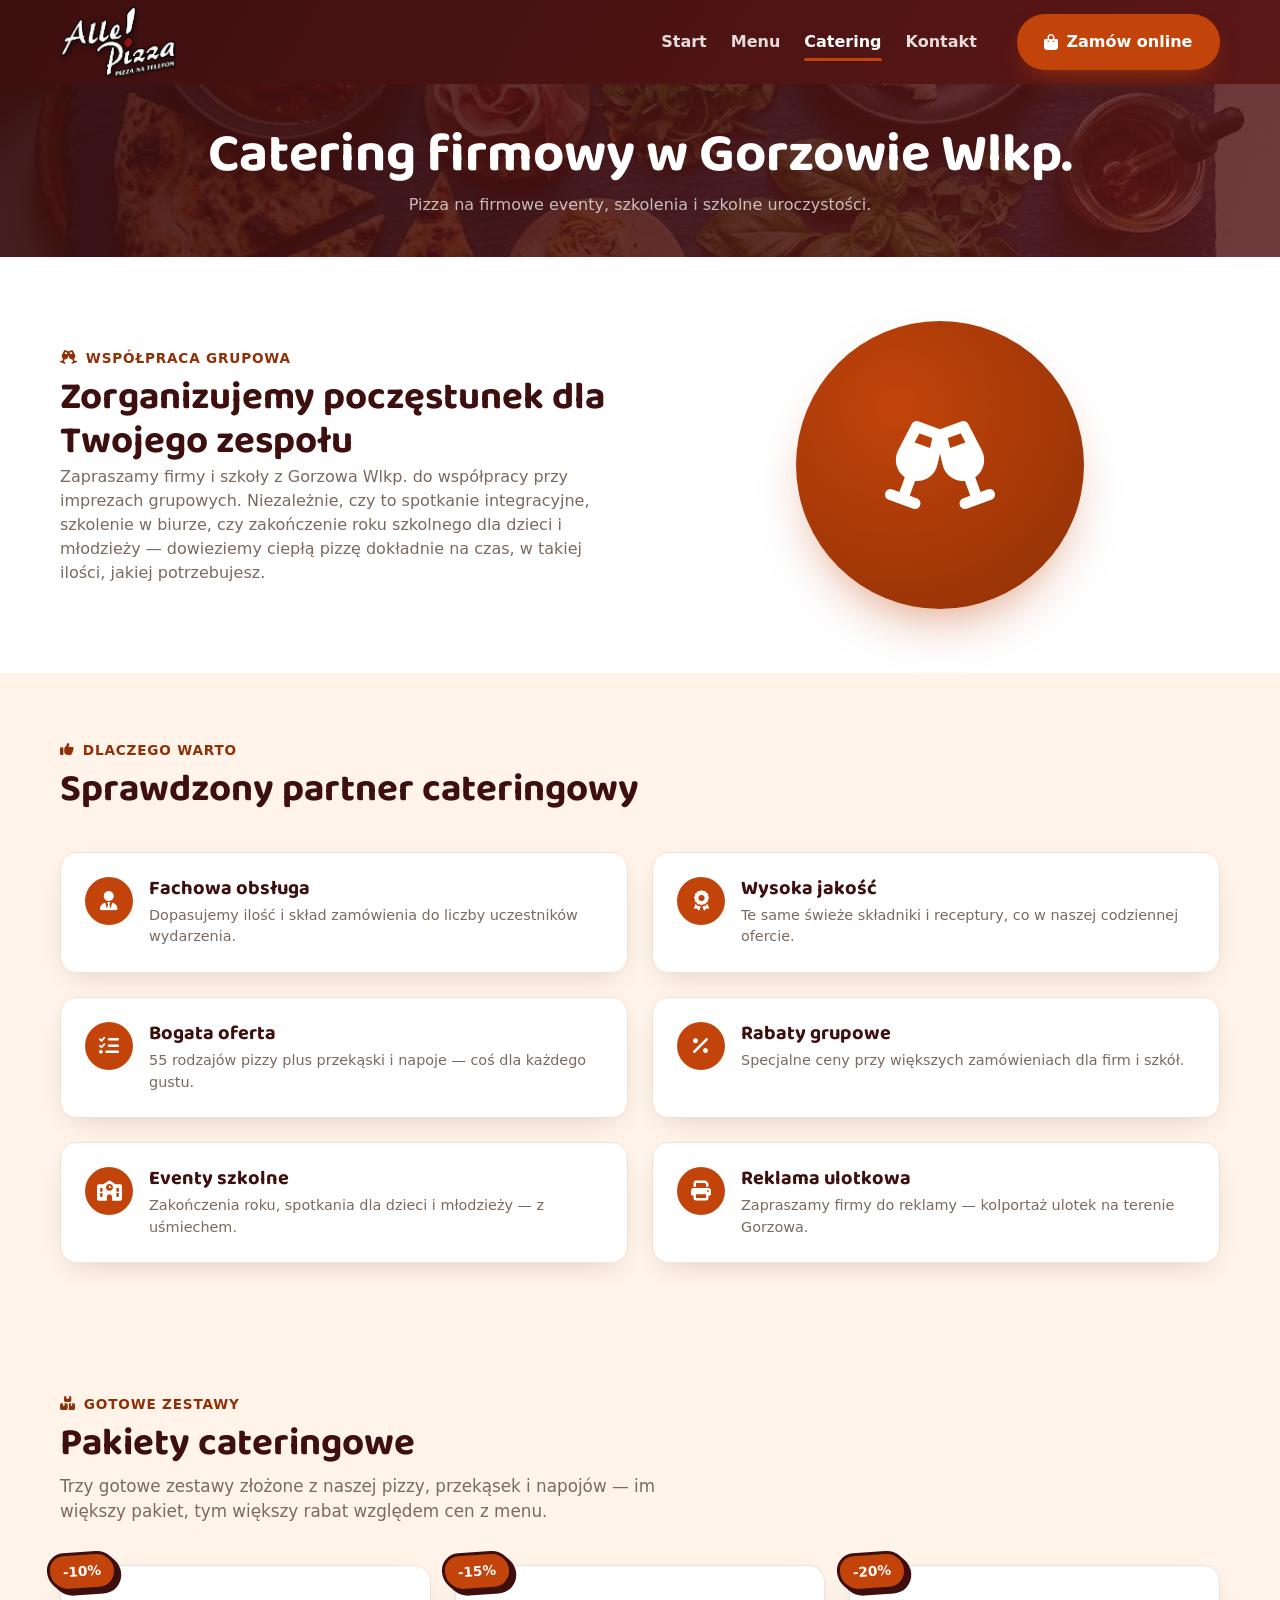
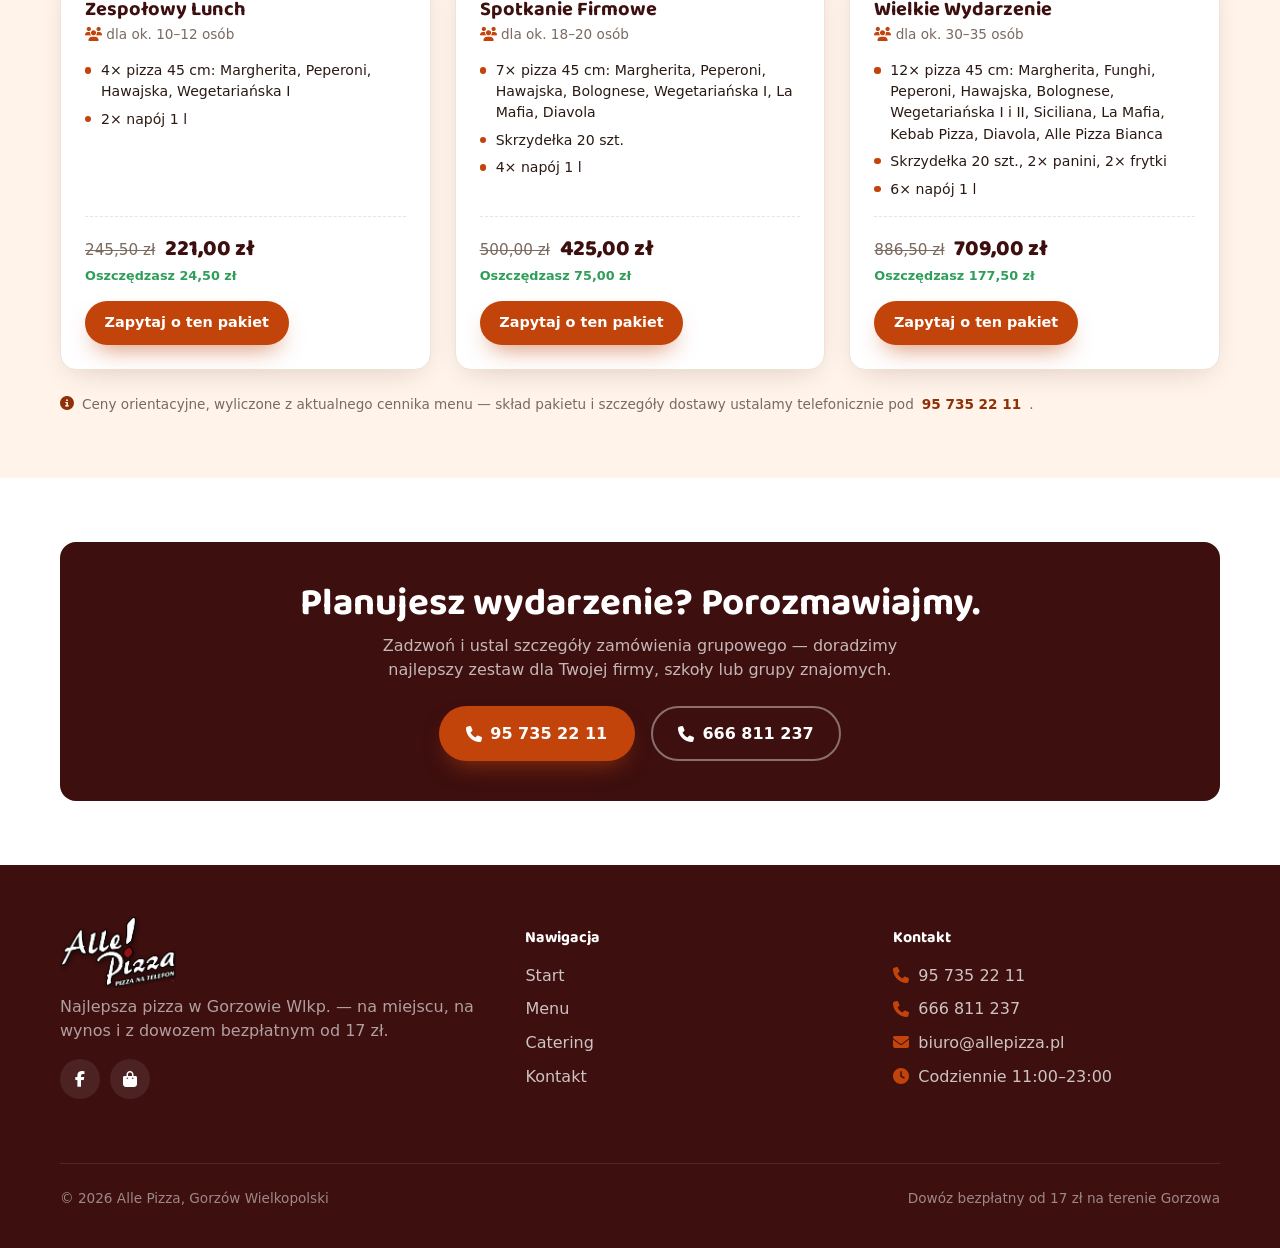
==== commit c988c6c8: "Add catering packages, fix empty-state bug, add search clear button Catering packages (draft, priced" ====
--- a/catering.html
+++ b/catering.html
@@ -3,10 +3,11 @@
 <head>
   <meta charset="UTF-8" />
   <meta name="viewport" content="width=device-width, initial-scale=1.0" />
+  <meta name="theme-color" content="#3d0f0f" />
   <title>Catering — Alle Pizza Gorzów Wlkp.</title>
   <meta
     name="description"
-    content="Catering firmowy i szkolny od Alle Pizza w Gorzowie Wlkp. — pizza na eventy, szkolenia i zakończenia roku, z rabatami przy zamówieniach grupowych."
+    content="Catering firmowy i szkolny od Alle Pizza w Gorzowie Wlkp. — gotowe pakiety pizzy z rabatem do 20%, już od 221 zł. Zamów pizzę na eventy, szkolenia i zakończenia roku."
   />
 
   <link rel="canonical" href="https://allepizza.pl/catering.html" />
@@ -16,12 +17,12 @@
   <meta property="og:locale" content="pl_PL" />
   <meta property="og:url" content="https://allepizza.pl/catering.html" />
   <meta property="og:title" content="Catering — Alle Pizza Gorzów Wlkp." />
-  <meta property="og:description" content="Catering firmowy i szkolny od Alle Pizza w Gorzowie Wlkp. — pizza na eventy, szkolenia i zakończenia roku, z rabatami przy zamówieniach grupowych." />
+  <meta property="og:description" content="Catering firmowy i szkolny od Alle Pizza w Gorzowie Wlkp. — gotowe pakiety pizzy z rabatem do 20%, już od 221 zł. Zamów pizzę na eventy, szkolenia i zakończenia roku." />
   <meta property="og:image" content="https://allepizza.pl/img/pizza-hero-desktop.webp" />
 
   <meta name="twitter:card" content="summary_large_image" />
   <meta name="twitter:title" content="Catering — Alle Pizza Gorzów Wlkp." />
-  <meta name="twitter:description" content="Catering firmowy i szkolny od Alle Pizza w Gorzowie Wlkp. — pizza na eventy, szkolenia i zakończenia roku, z rabatami przy zamówieniach grupowych." />
+  <meta name="twitter:description" content="Catering firmowy i szkolny od Alle Pizza w Gorzowie Wlkp. — gotowe pakiety pizzy z rabatem do 20%, już od 221 zł. Zamów pizzę na eventy, szkolenia i zakończenia roku." />
   <meta name="twitter:image" content="https://allepizza.pl/img/pizza-hero-desktop.webp" />
 
   <link rel="icon" type="image/svg+xml" href="img/favicon.svg" />
@@ -31,6 +32,7 @@
 
   <link rel="preconnect" href="https://fonts.googleapis.com" />
   <link rel="preconnect" href="https://fonts.gstatic.com" crossorigin />
+  <link rel="preconnect" href="https://cdnjs.cloudflare.com" crossorigin />
   <link
     href="https://fonts.googleapis.com/css2?family=Baloo+2:wght@600;700;800&display=swap"
     rel="stylesheet"
@@ -105,6 +107,45 @@
   ]
 }
   </script>
+  <script type="application/ld+json">
+{
+  "@context": "https://schema.org",
+  "@type": "OfferCatalog",
+  "name": "Pakiety cateringowe Alle Pizza",
+  "itemListElement": [
+    {
+      "@type": "Offer",
+      "name": "Pakiet cateringowy Zespołowy Lunch",
+      "description": "4 pizze 45 cm (Margherita, Peperoni, Hawajska, Wegetariańska I) i 2 napoje 1 l, dla ok. 10-12 osób.",
+      "price": "221.00",
+      "priceCurrency": "PLN",
+      "seller": {
+        "@id": "https://allepizza.pl/#restaurant"
+      }
+    },
+    {
+      "@type": "Offer",
+      "name": "Pakiet cateringowy Spotkanie Firmowe",
+      "description": "7 pizz 45 cm, skrzydełka 20 szt. i 4 napoje 1 l, dla ok. 18-20 osób.",
+      "price": "425.00",
+      "priceCurrency": "PLN",
+      "seller": {
+        "@id": "https://allepizza.pl/#restaurant"
+      }
+    },
+    {
+      "@type": "Offer",
+      "name": "Pakiet cateringowy Wielkie Wydarzenie",
+      "description": "12 pizz 45 cm, skrzydełka, panini, frytki i 6 napojów 1 l, dla ok. 30-35 osób.",
+      "price": "709.00",
+      "priceCurrency": "PLN",
+      "seller": {
+        "@id": "https://allepizza.pl/#restaurant"
+      }
+    }
+  ]
+}
+  </script>
 </head>
 <body>
   <a class="skip-link" href="#main">Przejdź do treści</a>
@@ -128,7 +169,7 @@
         <ul class="nav__list">
           <li><a class="nav__link" href="index.html">Start</a></li>
           <li><a class="nav__link" href="menu.html">Menu</a></li>
-          <li><a class="nav__link nav__link--active" href="catering.html">Catering</a></li>
+          <li><a class="nav__link nav__link--active" href="catering.html" aria-current="page">Catering</a></li>
           <li><a class="nav__link" href="kontakt.html">Kontakt</a></li>
         </ul>
         <a class="btn btn--primary nav__cta" href="https://allepizza.papu.io/" target="_blank" rel="noopener">
@@ -261,6 +302,94 @@
             </div>
           </div>
         </div>
+      </div>
+    </section>
+
+    <section class="section section--cream">
+      <div class="container">
+        <div class="section__heading">
+          <span class="section__eyebrow"
+            ><i class="fa-solid fa-boxes-stacked" aria-hidden="true"></i>
+            Gotowe zestawy</span
+          >
+          <h2>Pakiety cateringowe</h2>
+          <p>
+            Trzy gotowe zestawy złożone z naszej pizzy, przekąsek i napojów —
+            im większy pakiet, tym większy rabat względem cen z menu.
+          </p>
+        </div>
+
+        <div class="package-grid">
+          <article class="package-card">
+            <span class="package-card__badge">-10%</span>
+            <h3 class="package-card__name">Zespołowy Lunch</h3>
+            <p class="package-card__audience">
+              <i class="fa-solid fa-users" aria-hidden="true"></i> dla ok. 10–12 osób
+            </p>
+            <ul class="package-card__list">
+              <li>4× pizza 45 cm: Margherita, Peperoni, Hawajska, Wegetariańska I</li>
+              <li>2× napój 1 l</li>
+            </ul>
+            <div class="package-card__price">
+              <span class="package-card__price-old">245,50 zł</span>
+              <span class="package-card__price-new">221,00 zł</span>
+            </div>
+            <p class="package-card__save">Oszczędzasz 24,50 zł</p>
+            <a class="btn btn--primary btn--sm" href="tel:+48957352211">Zapytaj o ten pakiet</a>
+          </article>
+
+          <article class="package-card">
+            <span class="package-card__badge">-15%</span>
+            <h3 class="package-card__name">Spotkanie Firmowe</h3>
+            <p class="package-card__audience">
+              <i class="fa-solid fa-users" aria-hidden="true"></i> dla ok. 18–20 osób
+            </p>
+            <ul class="package-card__list">
+              <li>
+                7× pizza 45 cm: Margherita, Peperoni, Hawajska, Bolognese,
+                Wegetariańska I, La Mafia, Diavola
+              </li>
+              <li>Skrzydełka 20 szt.</li>
+              <li>4× napój 1 l</li>
+            </ul>
+            <div class="package-card__price">
+              <span class="package-card__price-old">500,00 zł</span>
+              <span class="package-card__price-new">425,00 zł</span>
+            </div>
+            <p class="package-card__save">Oszczędzasz 75,00 zł</p>
+            <a class="btn btn--primary btn--sm" href="tel:+48957352211">Zapytaj o ten pakiet</a>
+          </article>
+
+          <article class="package-card">
+            <span class="package-card__badge">-20%</span>
+            <h3 class="package-card__name">Wielkie Wydarzenie</h3>
+            <p class="package-card__audience">
+              <i class="fa-solid fa-users" aria-hidden="true"></i> dla ok. 30–35 osób
+            </p>
+            <ul class="package-card__list">
+              <li>
+                12× pizza 45 cm: Margherita, Funghi, Peperoni, Hawajska,
+                Bolognese, Wegetariańska I i II, Siciliana, La Mafia, Kebab
+                Pizza, Diavola, Alle Pizza Bianca
+              </li>
+              <li>Skrzydełka 20 szt., 2× panini, 2× frytki</li>
+              <li>6× napój 1 l</li>
+            </ul>
+            <div class="package-card__price">
+              <span class="package-card__price-old">886,50 zł</span>
+              <span class="package-card__price-new">709,00 zł</span>
+            </div>
+            <p class="package-card__save">Oszczędzasz 177,50 zł</p>
+            <a class="btn btn--primary btn--sm" href="tel:+48957352211">Zapytaj o ten pakiet</a>
+          </article>
+        </div>
+
+        <p class="package-note">
+          <i class="fa-solid fa-circle-info" aria-hidden="true"></i>
+          Ceny orientacyjne, wyliczone z aktualnego cennika menu — skład
+          pakietu i szczegóły dostawy ustalamy telefonicznie pod
+          <a href="tel:+48957352211">95 735 22 11</a>.
+        </p>
       </div>
     </section>
 
--- a/css/catering.css
+++ b/css/catering.css
@@ -79,6 +79,135 @@
   flex-wrap: wrap;
 }
 
+/* ===== 04. CATERING PACKAGES ===== */
+.package-grid {
+  display: grid;
+  grid-template-columns: repeat(3, 1fr);
+  gap: var(--space-md);
+}
+
+.package-card {
+  position: relative;
+  display: flex;
+  flex-direction: column;
+  background: var(--white);
+  border: 1px solid var(--border);
+  border-radius: var(--radius-md);
+  padding: var(--space-md);
+  box-shadow: var(--shadow-card);
+}
+
+/* Same comic-bubble treatment as .pizza-card__badge — pinned over the
+   corner, spilling slightly outside the card. */
+.package-card__badge {
+  position: absolute;
+  top: -0.85rem;
+  left: -0.85rem;
+  z-index: 2;
+  display: inline-flex;
+  align-items: center;
+  background: var(--orange);
+  color: var(--white);
+  padding: 0.4rem 0.8rem;
+  border: 3px solid var(--navy);
+  border-radius: 1.1rem 1.3rem 1.2rem 1.4rem;
+  box-shadow: 4px 4px 0 var(--navy);
+  font-weight: 800;
+  font-size: 0.85rem;
+  transform: rotate(-4deg);
+}
+
+.package-card__name {
+  margin-top: 0.5rem;
+  margin-bottom: 0.2rem;
+}
+
+.package-card__audience {
+  font-size: 0.85rem;
+  color: var(--text-muted);
+  margin-bottom: var(--space-sm);
+}
+
+.package-card__audience i {
+  color: var(--orange);
+}
+
+.package-card__list {
+  display: flex;
+  flex-direction: column;
+  gap: 0.4rem;
+  font-size: 0.88rem;
+  color: var(--text);
+  margin-bottom: var(--space-sm);
+  flex-grow: 1;
+}
+
+.package-card__list li {
+  padding-left: 1rem;
+  position: relative;
+}
+
+.package-card__list li::before {
+  content: "";
+  position: absolute;
+  left: 0;
+  top: 0.5em;
+  width: 0.4rem;
+  height: 0.4rem;
+  border-radius: 50%;
+  background: var(--orange);
+}
+
+.package-card__price {
+  display: flex;
+  align-items: baseline;
+  gap: 0.6rem;
+  padding-top: var(--space-sm);
+  border-top: 1px dashed var(--border);
+}
+
+.package-card__price-old {
+  font-size: 0.95rem;
+  color: var(--text-muted);
+  text-decoration: line-through;
+}
+
+.package-card__price-new {
+  font-size: 1.4rem;
+  font-weight: 800;
+  color: var(--navy);
+  font-family: var(--font-display);
+}
+
+.package-card__save {
+  font-size: 0.8rem;
+  font-weight: 700;
+  color: var(--success);
+  margin-bottom: var(--space-sm);
+}
+
+.package-card .btn {
+  align-self: flex-start;
+}
+
+.package-note {
+  margin-top: var(--space-md);
+  display: flex;
+  align-items: flex-start;
+  gap: 0.5rem;
+  font-size: 0.85rem;
+}
+
+.package-note i {
+  color: var(--orange-dark);
+  margin-top: 0.2rem;
+}
+
+.package-note a {
+  color: var(--orange-dark);
+  font-weight: 700;
+}
+
 @media (max-width: 860px) {
   .catering-intro {
     grid-template-columns: 1fr;
@@ -91,4 +220,8 @@
   .benefits {
     grid-template-columns: 1fr;
   }
-}
+
+  .package-grid {
+    grid-template-columns: 1fr;
+  }
+}
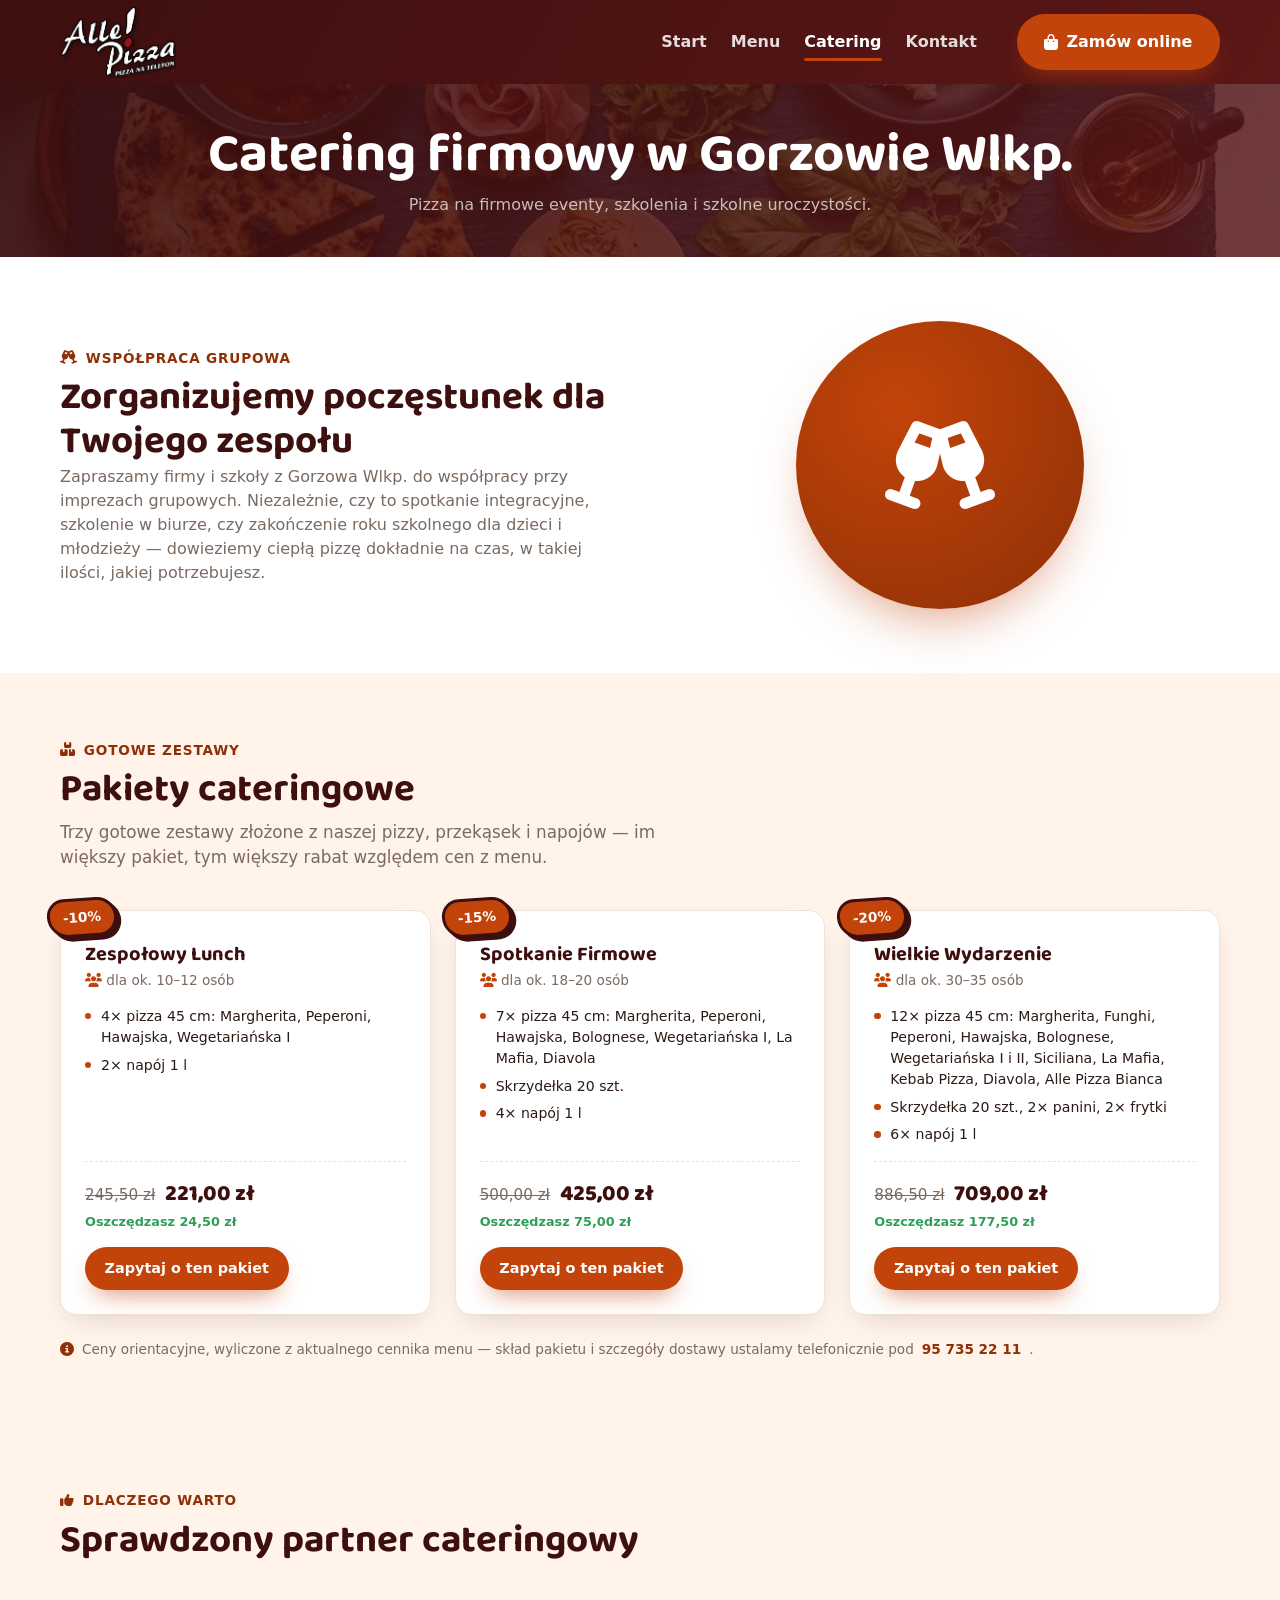
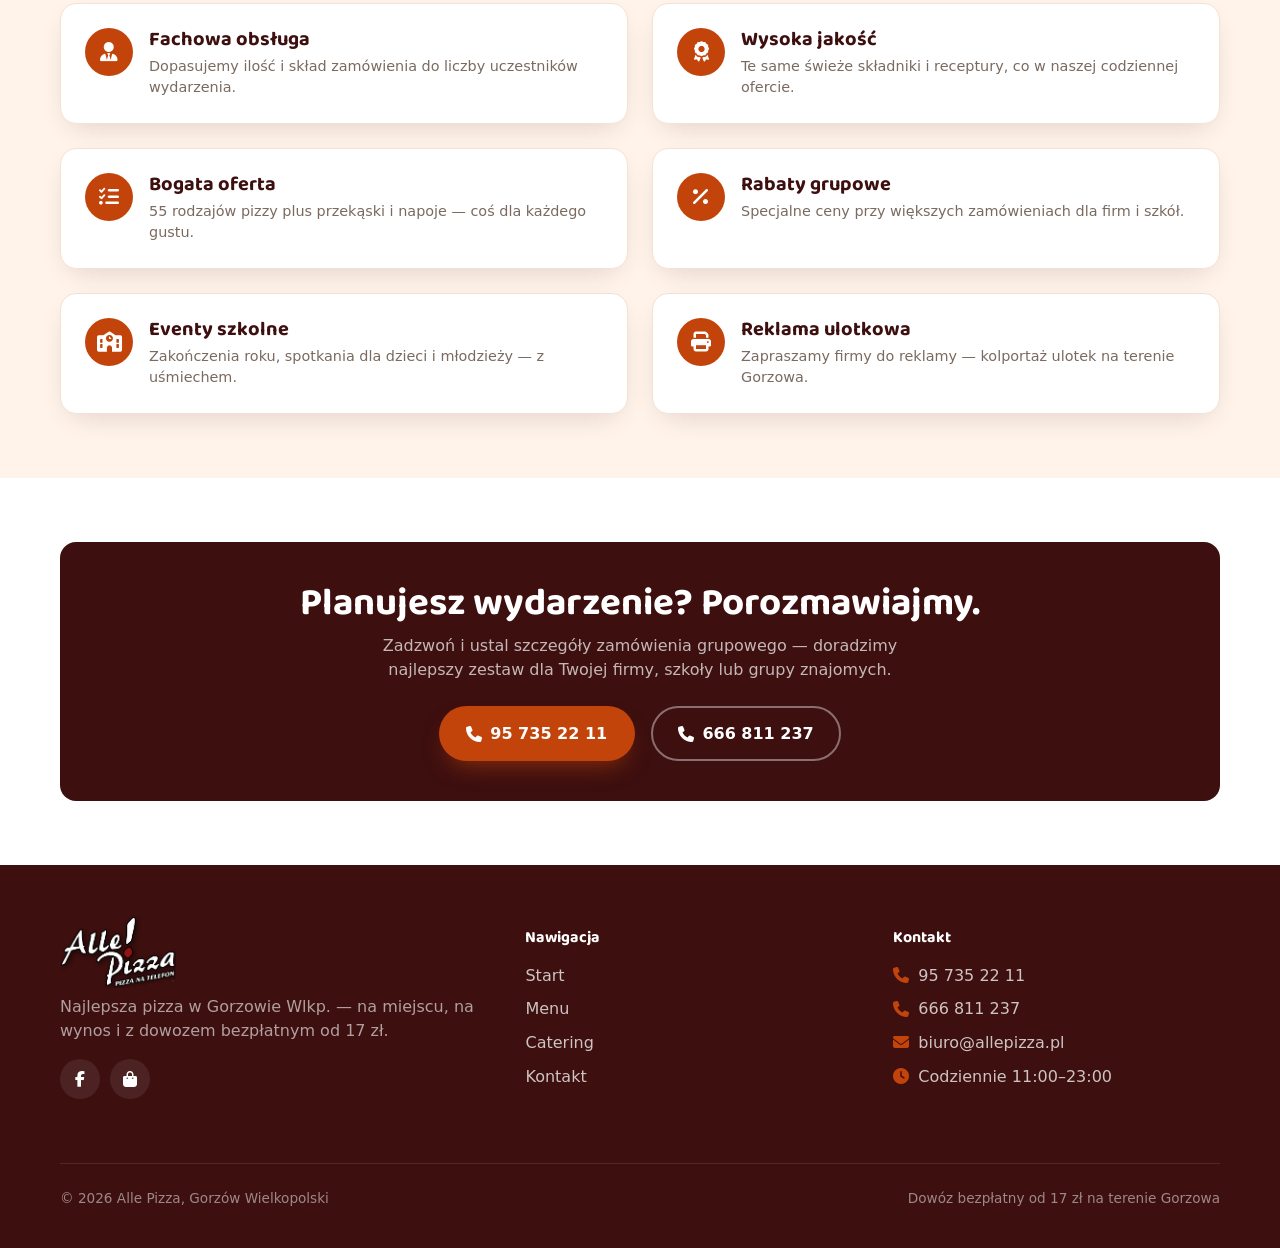
==== commit cfef9bce: "Move catering packages section above the benefits section Co-Authored-By: Claude Sonnet 5 <noreply@a" ====
--- a/catering.html
+++ b/catering.html
@@ -252,63 +252,6 @@
       <div class="container">
         <div class="section__heading">
           <span class="section__eyebrow"
-            ><i class="fa-solid fa-thumbs-up" aria-hidden="true"></i> Dlaczego
-            warto</span
-          >
-          <h2>Sprawdzony partner cateringowy</h2>
-        </div>
-
-        <div class="benefits">
-          <div class="benefit">
-            <span class="icon-badge"><i class="fa-solid fa-user-tie" aria-hidden="true"></i></span>
-            <div>
-              <h3>Fachowa obsługa</h3>
-              <p>Dopasujemy ilość i skład zamówienia do liczby uczestników wydarzenia.</p>
-            </div>
-          </div>
-          <div class="benefit">
-            <span class="icon-badge"><i class="fa-solid fa-award" aria-hidden="true"></i></span>
-            <div>
-              <h3>Wysoka jakość</h3>
-              <p>Te same świeże składniki i receptury, co w naszej codziennej ofercie.</p>
-            </div>
-          </div>
-          <div class="benefit">
-            <span class="icon-badge"><i class="fa-solid fa-list-check" aria-hidden="true"></i></span>
-            <div>
-              <h3>Bogata oferta</h3>
-              <p>55 rodzajów pizzy plus przekąski i napoje — coś dla każdego gustu.</p>
-            </div>
-          </div>
-          <div class="benefit">
-            <span class="icon-badge"><i class="fa-solid fa-percent" aria-hidden="true"></i></span>
-            <div>
-              <h3>Rabaty grupowe</h3>
-              <p>Specjalne ceny przy większych zamówieniach dla firm i szkół.</p>
-            </div>
-          </div>
-          <div class="benefit">
-            <span class="icon-badge"><i class="fa-solid fa-school" aria-hidden="true"></i></span>
-            <div>
-              <h3>Eventy szkolne</h3>
-              <p>Zakończenia roku, spotkania dla dzieci i młodzieży — z uśmiechem.</p>
-            </div>
-          </div>
-          <div class="benefit">
-            <span class="icon-badge"><i class="fa-solid fa-print" aria-hidden="true"></i></span>
-            <div>
-              <h3>Reklama ulotkowa</h3>
-              <p>Zapraszamy firmy do reklamy — kolportaż ulotek na terenie Gorzowa.</p>
-            </div>
-          </div>
-        </div>
-      </div>
-    </section>
-
-    <section class="section section--cream">
-      <div class="container">
-        <div class="section__heading">
-          <span class="section__eyebrow"
             ><i class="fa-solid fa-boxes-stacked" aria-hidden="true"></i>
             Gotowe zestawy</span
           >
@@ -393,7 +336,64 @@
       </div>
     </section>
 
-    <section class="section">
+        <section class="section section--cream">
+      <div class="container">
+        <div class="section__heading">
+          <span class="section__eyebrow"
+            ><i class="fa-solid fa-thumbs-up" aria-hidden="true"></i> Dlaczego
+            warto</span
+          >
+          <h2>Sprawdzony partner cateringowy</h2>
+        </div>
+
+        <div class="benefits">
+          <div class="benefit">
+            <span class="icon-badge"><i class="fa-solid fa-user-tie" aria-hidden="true"></i></span>
+            <div>
+              <h3>Fachowa obsługa</h3>
+              <p>Dopasujemy ilość i skład zamówienia do liczby uczestników wydarzenia.</p>
+            </div>
+          </div>
+          <div class="benefit">
+            <span class="icon-badge"><i class="fa-solid fa-award" aria-hidden="true"></i></span>
+            <div>
+              <h3>Wysoka jakość</h3>
+              <p>Te same świeże składniki i receptury, co w naszej codziennej ofercie.</p>
+            </div>
+          </div>
+          <div class="benefit">
+            <span class="icon-badge"><i class="fa-solid fa-list-check" aria-hidden="true"></i></span>
+            <div>
+              <h3>Bogata oferta</h3>
+              <p>55 rodzajów pizzy plus przekąski i napoje — coś dla każdego gustu.</p>
+            </div>
+          </div>
+          <div class="benefit">
+            <span class="icon-badge"><i class="fa-solid fa-percent" aria-hidden="true"></i></span>
+            <div>
+              <h3>Rabaty grupowe</h3>
+              <p>Specjalne ceny przy większych zamówieniach dla firm i szkół.</p>
+            </div>
+          </div>
+          <div class="benefit">
+            <span class="icon-badge"><i class="fa-solid fa-school" aria-hidden="true"></i></span>
+            <div>
+              <h3>Eventy szkolne</h3>
+              <p>Zakończenia roku, spotkania dla dzieci i młodzieży — z uśmiechem.</p>
+            </div>
+          </div>
+          <div class="benefit">
+            <span class="icon-badge"><i class="fa-solid fa-print" aria-hidden="true"></i></span>
+            <div>
+              <h3>Reklama ulotkowa</h3>
+              <p>Zapraszamy firmy do reklamy — kolportaż ulotek na terenie Gorzowa.</p>
+            </div>
+          </div>
+        </div>
+      </div>
+    </section>
+
+<section class="section">
       <div class="container">
         <div class="catering-cta">
           <h2>Planujesz wydarzenie? Porozmawiajmy.</h2>
--- a/css/catering.css
+++ b/css/catering.css
@@ -95,6 +95,12 @@
   border-radius: var(--radius-md);
   padding: var(--space-md);
   box-shadow: var(--shadow-card);
+  transition: transform 0.15s ease, box-shadow 0.15s ease;
+}
+
+.package-card:hover {
+  transform: translateY(-4px);
+  box-shadow: 0 18px 36px -14px rgba(61, 15, 15, 0.4);
 }
 
 /* Same comic-bubble treatment as .pizza-card__badge — pinned over the
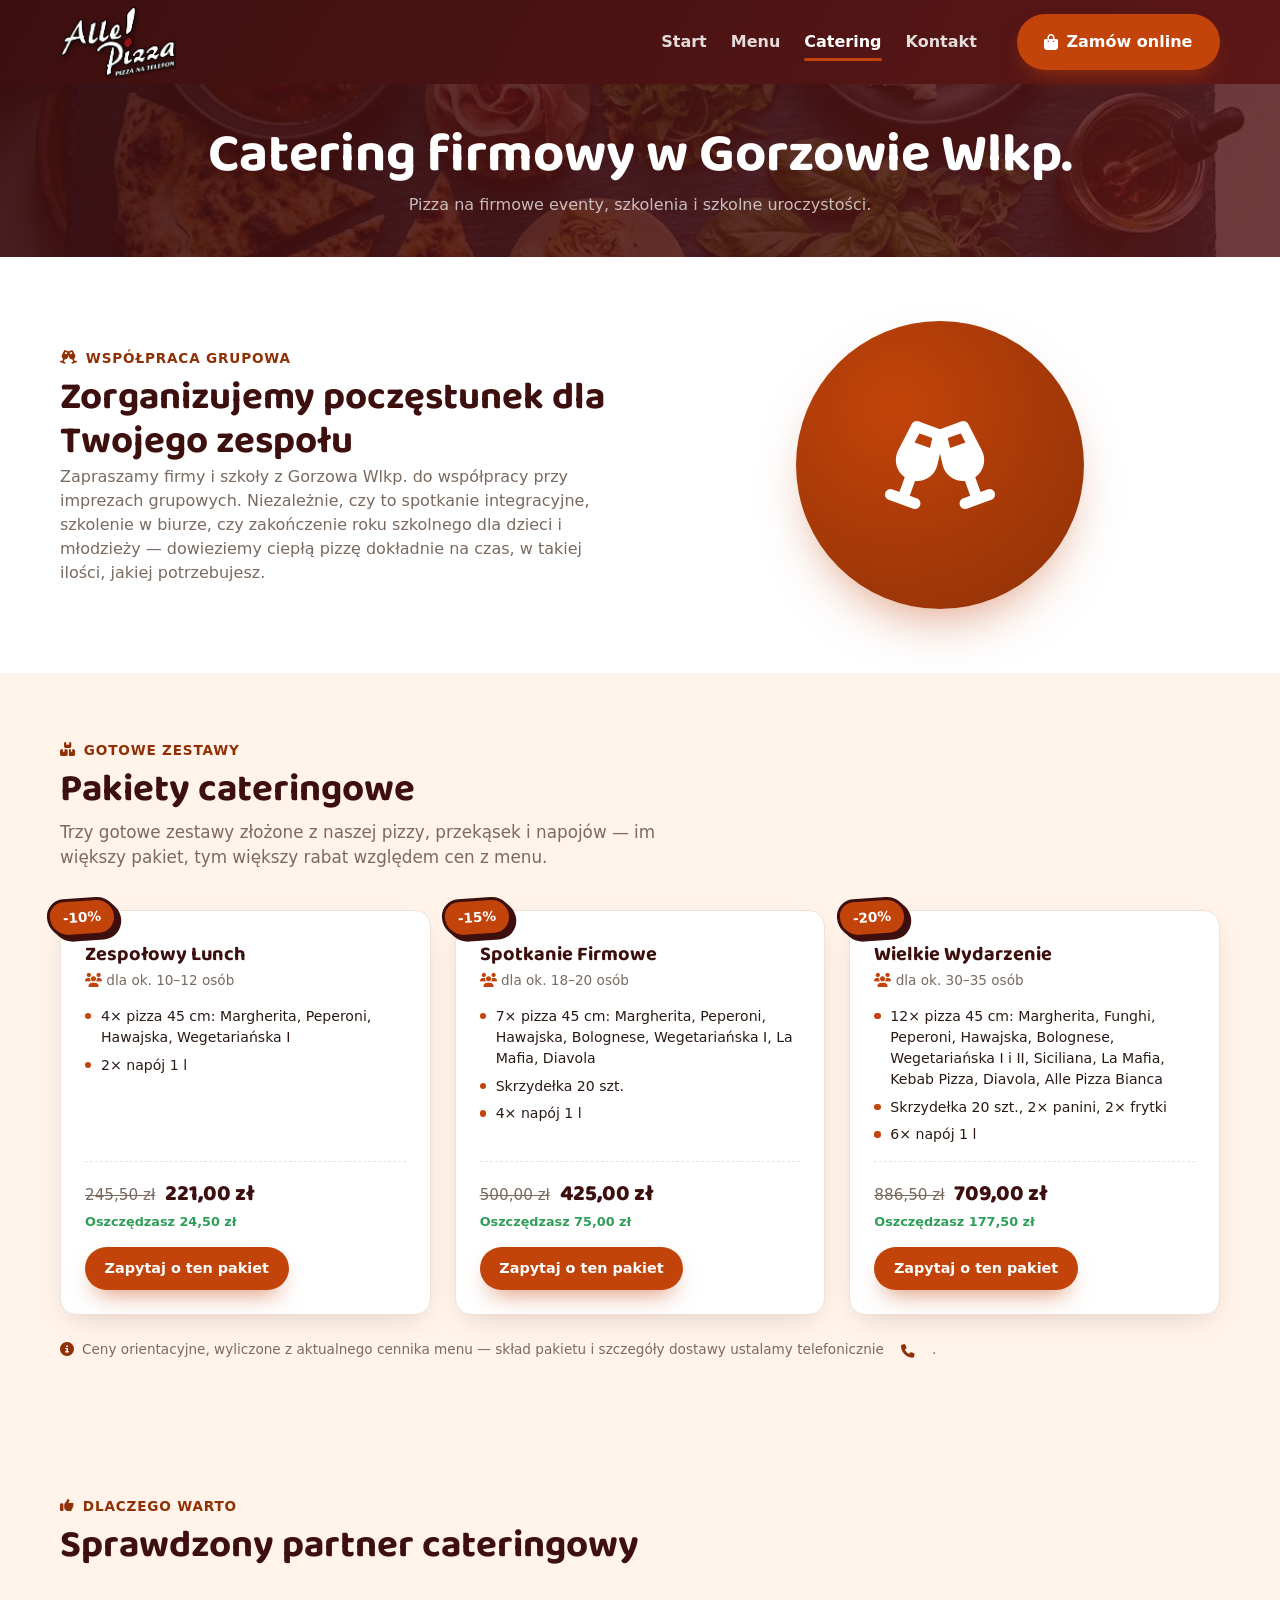
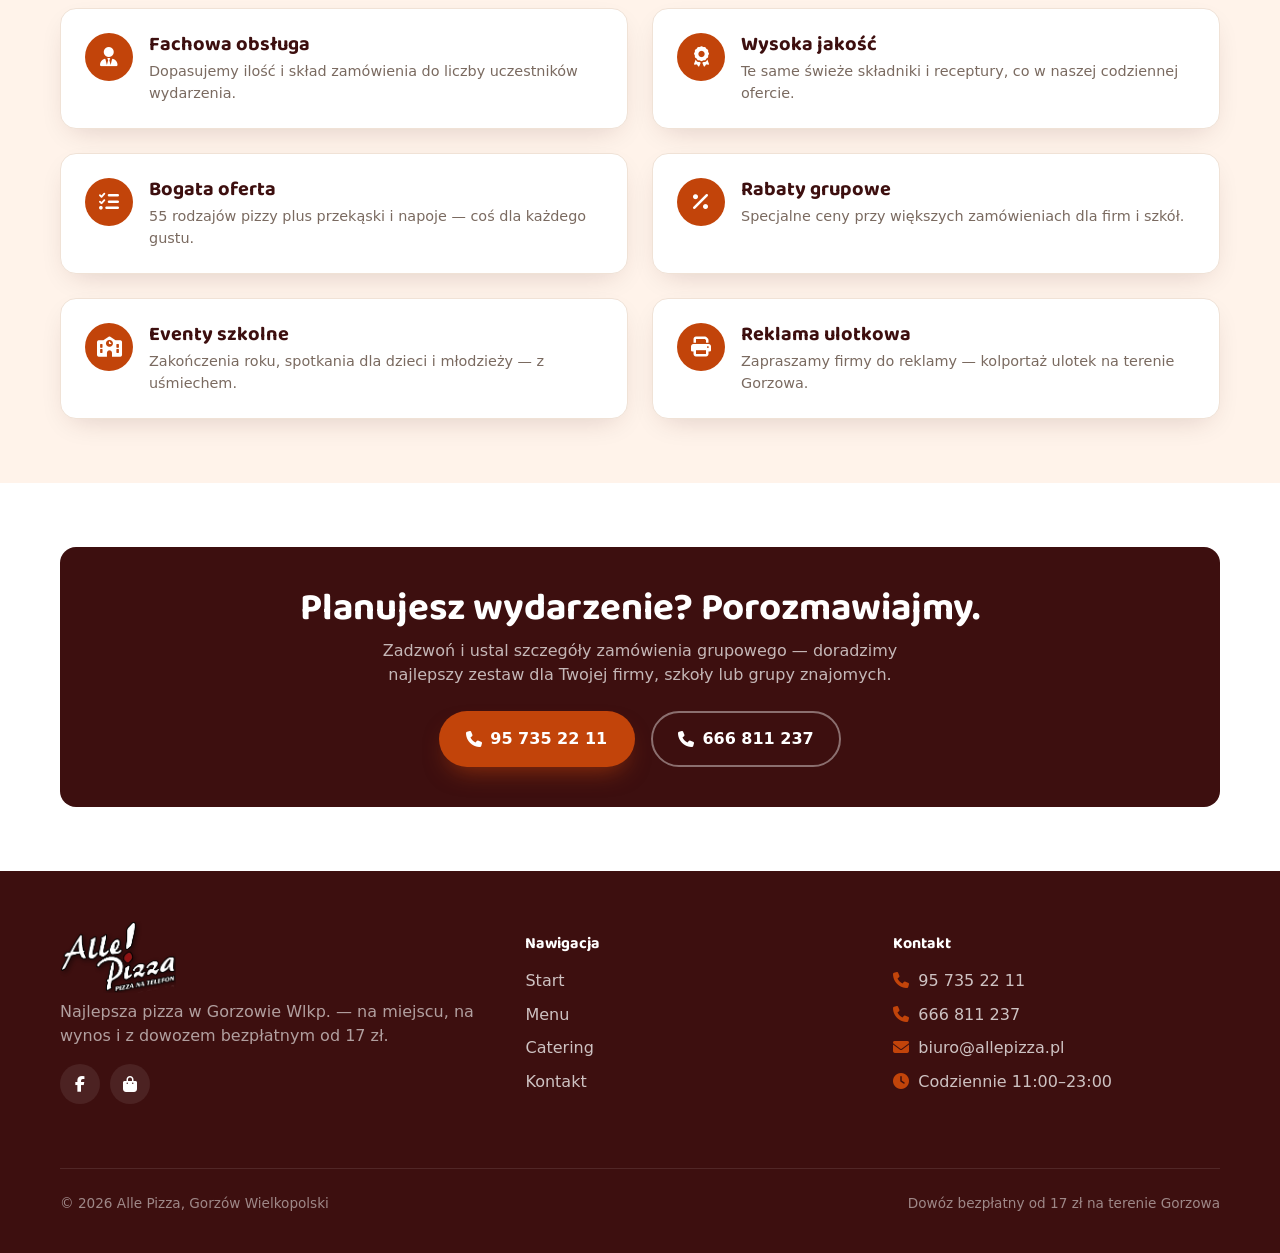
==== commit aa4beba3: "Add looping mobile carousel for catering packages, phone-icon call trigger Mobile carousel (≤640px):" ====
--- a/catering.html
+++ b/catering.html
@@ -262,7 +262,16 @@
           </p>
         </div>
 
-        <div class="package-grid">
+        <div class="package-carousel">
+          <button
+            type="button"
+            class="package-carousel__arrow package-carousel__arrow--prev"
+            data-package-prev
+            aria-label="Poprzedni pakiet"
+          >
+            <i class="fa-solid fa-chevron-left" aria-hidden="true"></i>
+          </button>
+          <div class="package-grid" data-package-grid>
           <article class="package-card">
             <span class="package-card__badge">-10%</span>
             <h3 class="package-card__name">Zespołowy Lunch</h3>
@@ -325,13 +334,31 @@
             <p class="package-card__save">Oszczędzasz 177,50 zł</p>
             <a class="btn btn--primary btn--sm" href="tel:+48957352211">Zapytaj o ten pakiet</a>
           </article>
+          </div>
+          <button
+            type="button"
+            class="package-carousel__arrow package-carousel__arrow--next"
+            data-package-next
+            aria-label="Następny pakiet"
+          >
+            <i class="fa-solid fa-chevron-right" aria-hidden="true"></i>
+          </button>
         </div>
 
         <p class="package-note">
           <i class="fa-solid fa-circle-info" aria-hidden="true"></i>
           Ceny orientacyjne, wyliczone z aktualnego cennika menu — skład
-          pakietu i szczegóły dostawy ustalamy telefonicznie pod
-          <a href="tel:+48957352211">95 735 22 11</a>.
+          pakietu i szczegóły dostawy ustalamy telefonicznie
+          <button
+            type="button"
+            class="package-note__call"
+            data-call-toggle
+            aria-haspopup="dialog"
+            aria-expanded="false"
+            aria-label="Zadzwoń — wybierz numer"
+          >
+            <i class="fa-solid fa-phone" aria-hidden="true"></i>
+          </button>.
         </p>
       </div>
     </section>
--- a/css/catering.css
+++ b/css/catering.css
@@ -214,6 +214,41 @@
   font-weight: 700;
 }
 
+.package-note__call {
+  display: inline-flex;
+  align-items: center;
+  justify-content: center;
+  width: 1.6rem;
+  height: 1.6rem;
+  border: none;
+  border-radius: 50%;
+  background: var(--cream);
+  color: var(--orange-dark);
+  cursor: pointer;
+  vertical-align: middle;
+  margin-inline: 0.2rem;
+}
+
+.package-note__call:hover {
+  background: var(--orange);
+  color: var(--white);
+}
+
+.package-note__call i {
+  margin-top: 0;
+  color: inherit;
+}
+
+.package-carousel {
+  position: relative;
+}
+
+/* Hidden on desktop/tablet — the grid stays a static 3-up layout there.
+   Only ≤640px switches this into a looping, swipeable peek carousel. */
+.package-carousel__arrow {
+  display: none;
+}
+
 @media (max-width: 860px) {
   .catering-intro {
     grid-template-columns: 1fr;
@@ -231,3 +266,54 @@
     grid-template-columns: 1fr;
   }
 }
+
+@media (max-width: 640px) {
+  .package-grid {
+    display: flex;
+    gap: var(--space-md);
+    overflow-x: auto;
+    scroll-snap-type: x mandatory;
+    scroll-behavior: smooth;
+    -webkit-overflow-scrolling: touch;
+    scrollbar-width: none;
+    /* overflow-x: auto forces overflow-y to compute as auto too, which
+       would otherwise clip the badge's negative top offset — extra
+       top padding keeps it fully visible instead of cut off. */
+    padding-block: 1.25rem 0.5rem;
+  }
+
+  .package-grid::-webkit-scrollbar {
+    display: none;
+  }
+
+  .package-grid .package-card {
+    flex: 0 0 80%;
+    scroll-snap-align: center;
+  }
+
+  .package-carousel__arrow {
+    display: flex;
+    align-items: center;
+    justify-content: center;
+    position: absolute;
+    top: 50%;
+    z-index: 5;
+    width: 2.25rem;
+    height: 2.25rem;
+    border: none;
+    border-radius: 50%;
+    background: var(--white);
+    color: var(--navy);
+    box-shadow: var(--shadow-card);
+    cursor: pointer;
+    transform: translateY(-50%);
+  }
+
+  .package-carousel__arrow--prev {
+    left: 0.25rem;
+  }
+
+  .package-carousel__arrow--next {
+    right: 0.25rem;
+  }
+}
